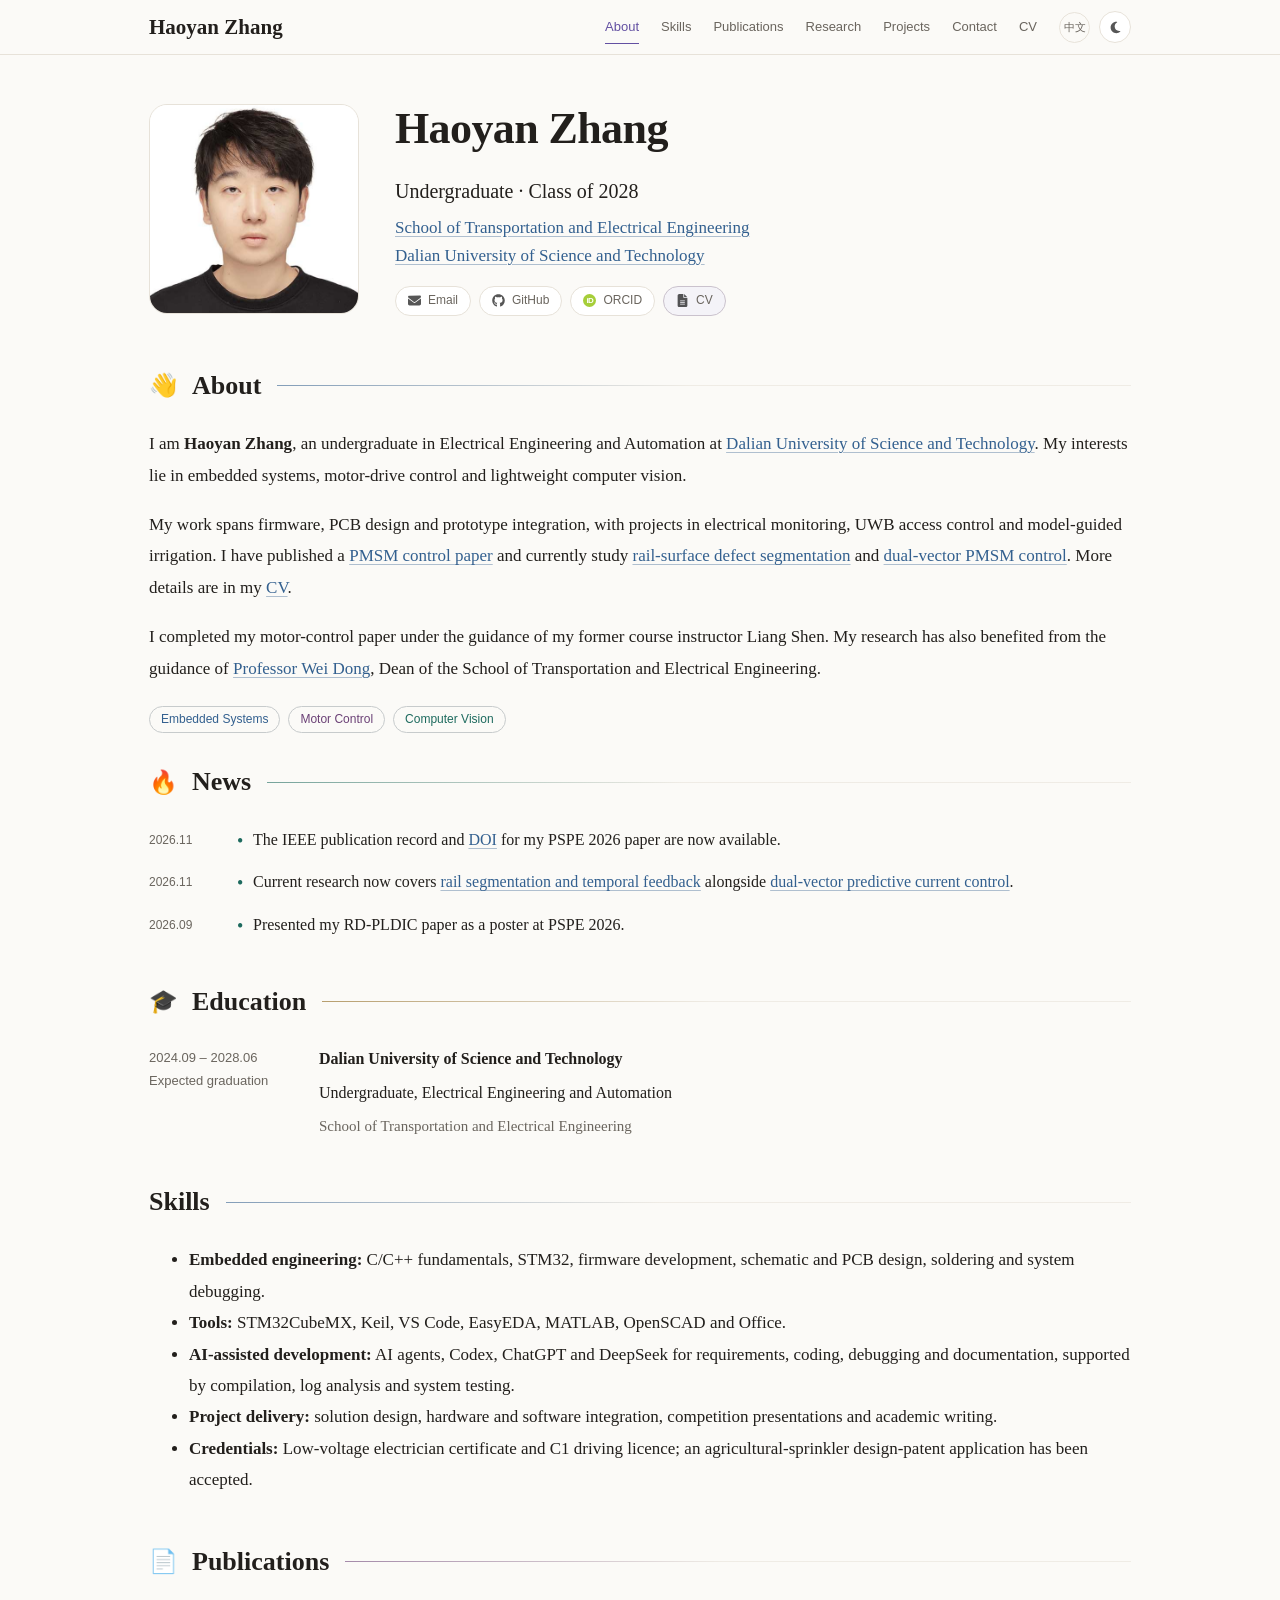
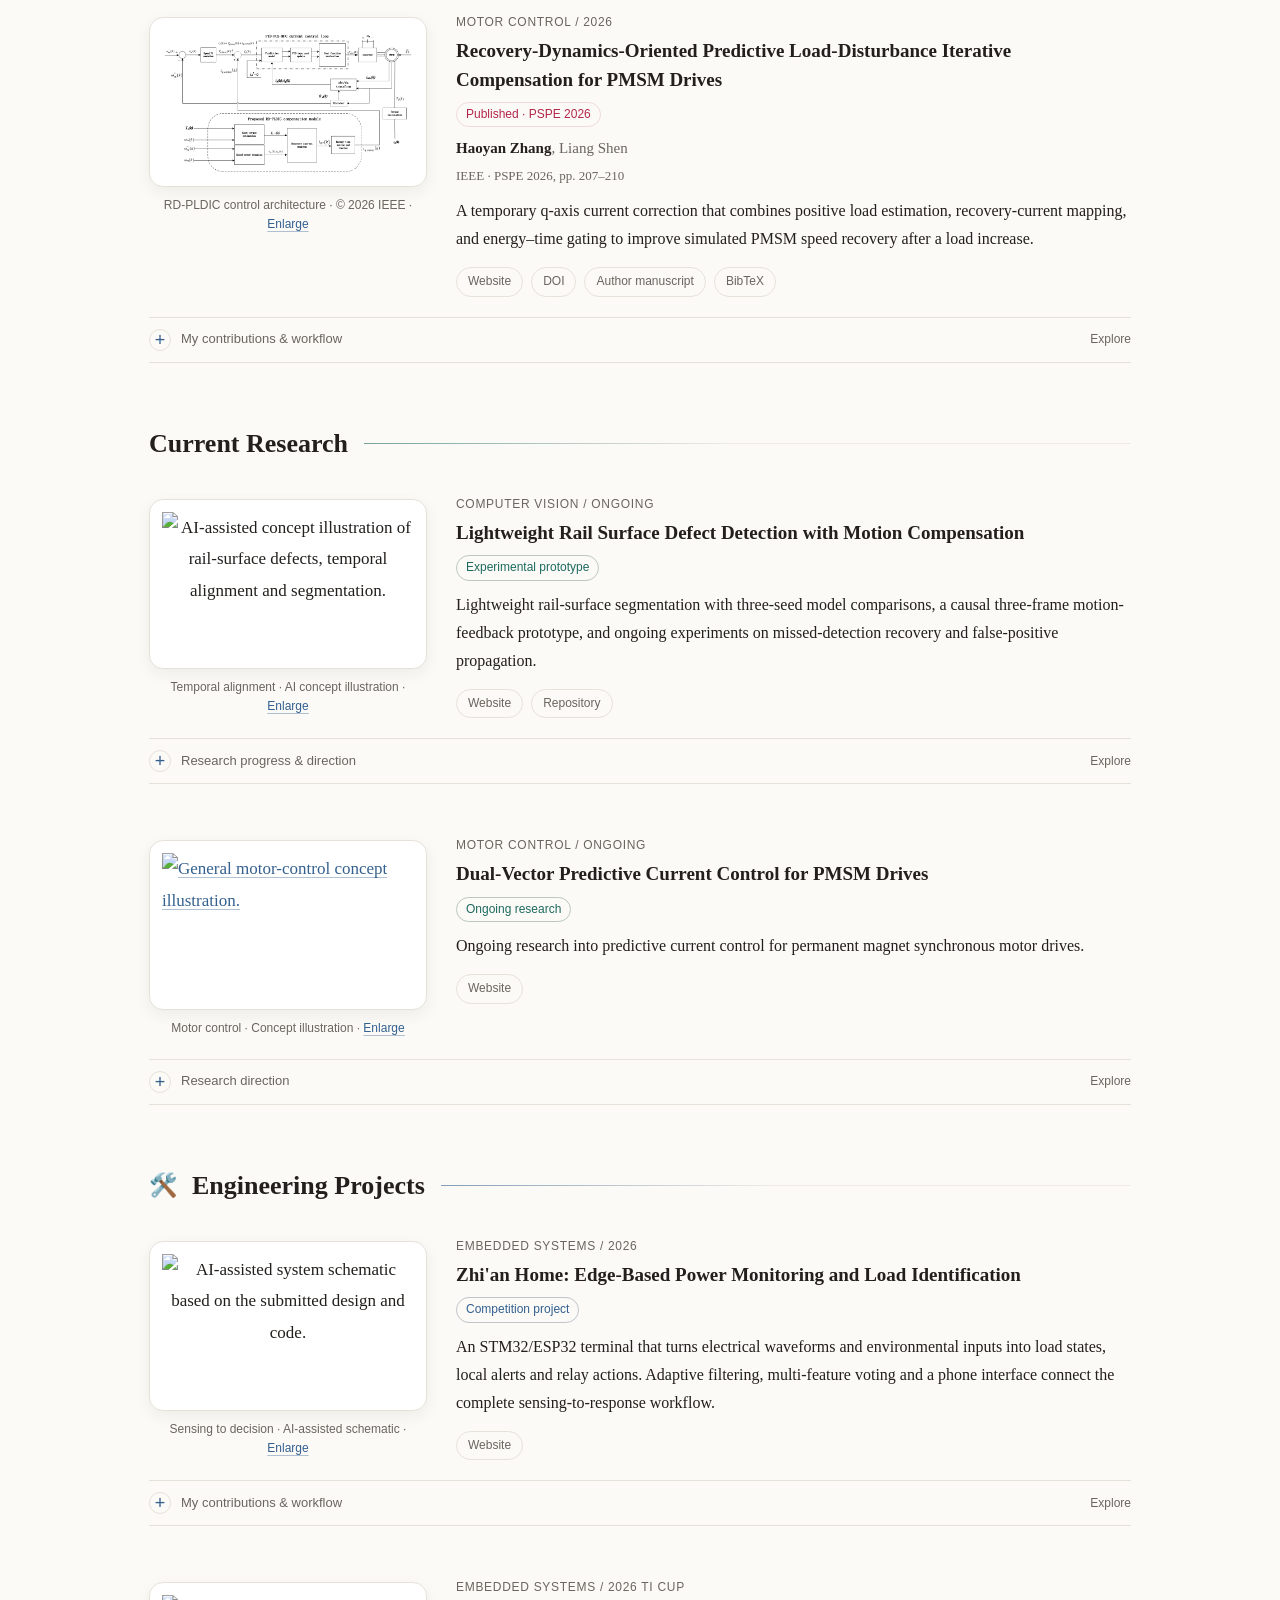
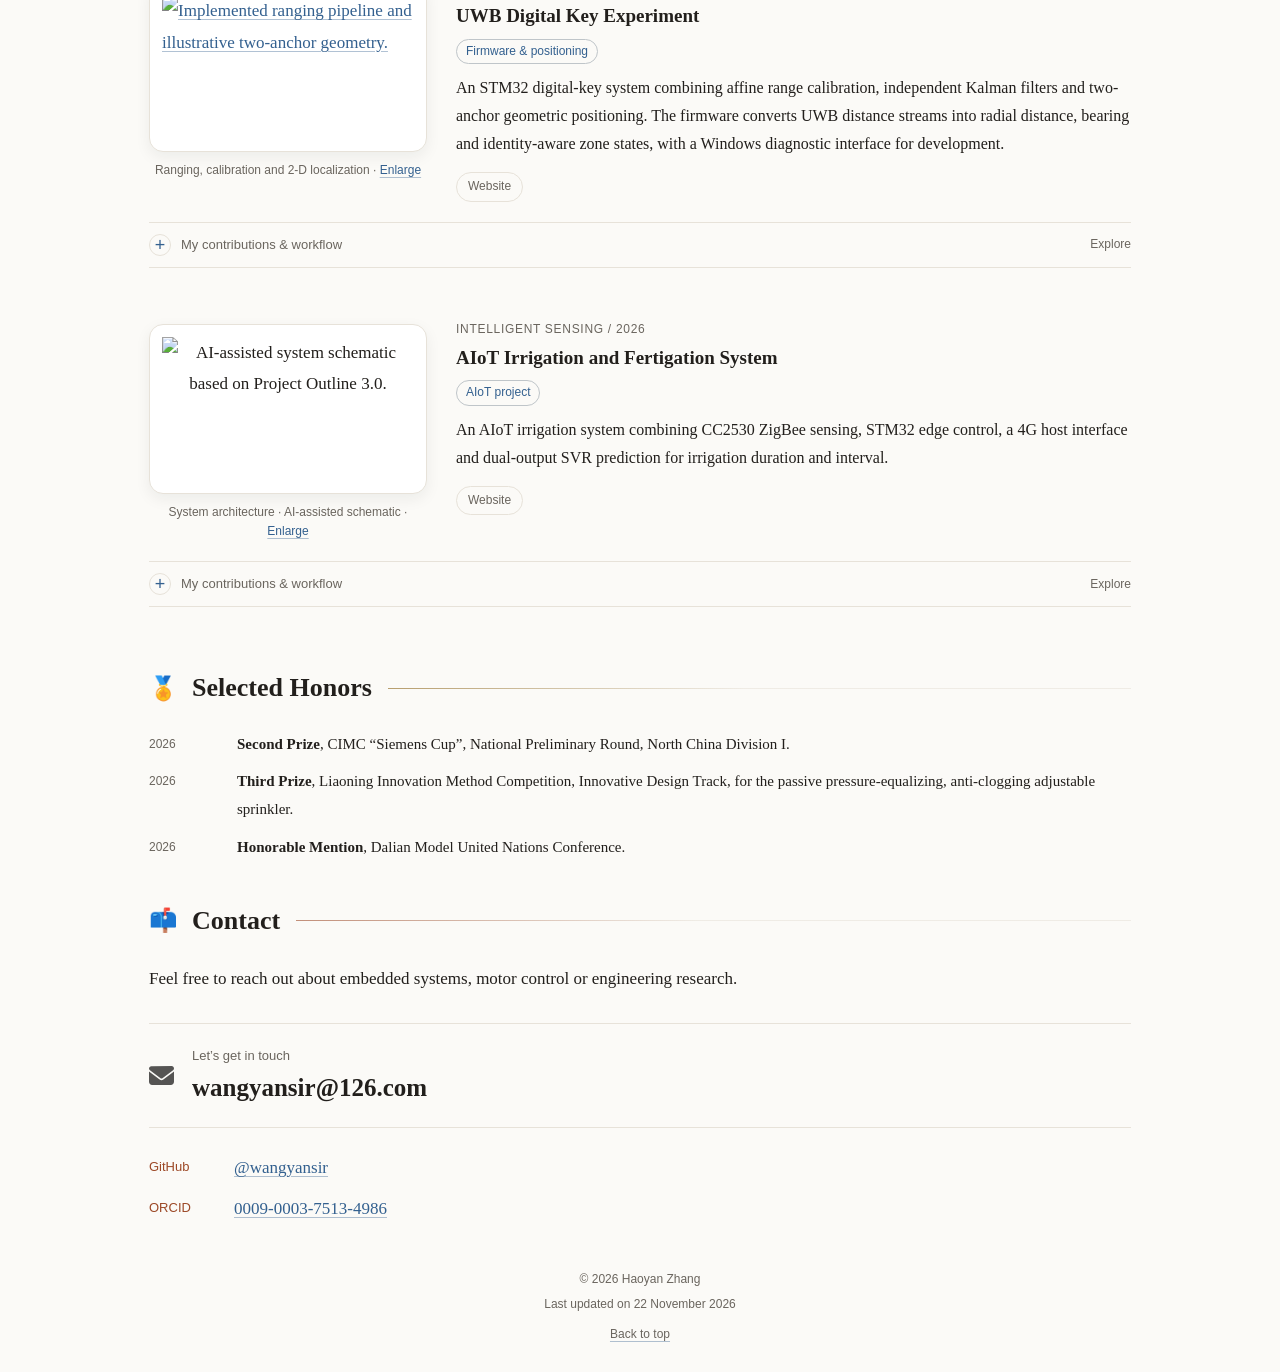
==== index.html @ 72166f1d "Publish academic homepage and verified research updates" ====
<!doctype html><html lang="en"><head>
<meta charset="utf-8"><meta name="viewport" content="width=device-width,initial-scale=1"><title>Haoyan Zhang · Academic Homepage</title>
<meta name="description" content="Haoyan Zhang: electrical engineering, motor control, embedded systems and computer vision. Research, publications and engineering projects."><meta name="author" content="Haoyan Zhang"><meta property="og:type" content="website"><meta property="og:title" content="Haoyan Zhang · Academic Homepage"><meta property="og:description" content="Haoyan Zhang: electrical engineering, motor control, embedded systems and computer vision. Research, publications and engineering projects."><meta property="og:image" content="https://wangyansir.github.io/assets/portrait.jpg">
<link rel="canonical" href="https://wangyansir.github.io/index.html"><link rel="alternate" hreflang="zh-CN" href="https://wangyansir.github.io/zh.html"><link rel="icon" href="assets/favicon.svg" type="image/svg+xml">
<script>try{const s=localStorage.getItem('haoyan-theme');document.documentElement.dataset.theme=s||(matchMedia('(prefers-color-scheme:dark)').matches?'dark':'light')}catch{document.documentElement.dataset.theme='light'}</script>
<link rel="stylesheet" href="assets/katex.min.css"><link rel="stylesheet" href="style.css?v=6"><script src="main.js?v=5" defer></script></head>
<body class="homepage"><a class="skip-link" href="#main">Skip to content</a><header class="topbar"><div class="topbar-inner"><a class="topbar-brand" href="#top">Haoyan Zhang</a><nav class="topbar-nav" aria-label="Main navigation"><a href="#about">About</a><a href="#skills">Skills</a><a href="#publications">Publications</a><a href="#research">Research</a><a href="#projects">Projects</a><a href="#contact">Contact</a><a href="assets/haoyan-zhang-cv.pdf" target="_blank" rel="noopener">CV</a></nav><div class="controls"><a class="language-switch" href="zh.html" lang="zh-CN" hreflang="zh-CN" aria-label="Switch to Chinese">中文</a><button class="theme-toggle" data-theme-toggle type="button" aria-label="Switch color theme" title="Switch color theme"><img class="icon" src="assets/icons/sun.svg" alt="" aria-hidden="true" width="13" height="13"><span class="moon-icon"><img class="icon" src="assets/icons/moon.svg" alt="" aria-hidden="true" width="13" height="13"></span></button></div></div></header>
<main class="page" id="main"><section class="hero" id="top" aria-labelledby="name"><a class="portrait-link" href="assets/portrait.jpg" target="_blank" rel="noopener" aria-label="View full portrait"><img class="portrait" src="assets/portrait.jpg" width="210" height="210" alt="Portrait of Haoyan Zhang" fetchpriority="high"></a><div class="hero-copy"><h1 id="name">Haoyan Zhang</h1><p class="role">Undergraduate · Class of 2028</p><p class="affiliation"><a href="https://sub2.dlust.edu.cn/dqgc/" target="_blank" rel="noopener">School of Transportation and Electrical Engineering</a><br><a href="https://www.dlust.edu.cn/" target="_blank" rel="noopener">Dalian University of Science and Technology</a></p></div><div class="social-links" aria-label="Profile links"><a class="pill" href="mailto:wangyansir@126.com"><img class="icon" src="assets/icons/envelope.svg" alt="" aria-hidden="true" width="13" height="13">Email</a><a class="pill" href="https://github.com/wangyansir" target="_blank" rel="noopener"><img class="icon" src="assets/icons/github.svg" alt="" aria-hidden="true" width="13" height="13">GitHub</a><a class="pill" href="https://orcid.org/0009-0003-7513-4986" target="_blank" rel="noopener"><span class="orcid-mark" aria-hidden="true">iD</span>ORCID</a><a class="pill cv-pill" href="assets/haoyan-zhang-cv.pdf" target="_blank" rel="noopener"><img class="icon" src="assets/icons/file-lines.svg" alt="" aria-hidden="true" width="13" height="13">CV</a></div></section>
<section class="section" id="about"><h2 class="section-title blue"><span aria-hidden="true">👋</span>About</h2><p>I am <strong>Haoyan Zhang</strong>, an undergraduate in Electrical Engineering and Automation at <a href="https://www.dlust.edu.cn/" target="_blank" rel="noopener">Dalian University of Science and Technology</a>. My interests lie in embedded systems, motor-drive control and lightweight computer vision.</p><p>My work spans firmware, PCB design and prototype integration, with projects in electrical monitoring, UWB access control and model-guided irrigation. I have published a <a href="publications/rd-pldic.html">PMSM control paper</a> and currently study <a href="research/rail-inspection.html">rail-surface defect segmentation</a> and <a href="research/dual-vector-control.html">dual-vector PMSM control</a>. More details are in my <a href="assets/haoyan-zhang-cv.pdf" target="_blank" rel="noopener">CV</a>.</p><p>I completed my motor-control paper under the guidance of my former course instructor Liang Shen. My research has also benefited from the guidance of <a href="https://sub2.dlust.edu.cn/dqgc/channel-161.html" target="_blank" rel="noopener">Professor Wei Dong</a>, Dean of the School of Transportation and Electrical Engineering.</p><ul class="interest-tags" aria-label="Research interests"><li>Embedded Systems</li><li>Motor Control</li><li>Computer Vision</li></ul></section>
<section class="section" id="news"><h2 class="section-title teal"><span aria-hidden="true">🔥</span>News</h2><ul class="news-list"><li><time>2026.11</time><div>The IEEE publication record and <a href="https://doi.org/10.1109/PSPE71359.2026.11780839" target="_blank" rel="noopener">DOI</a> for my PSPE 2026 paper are now available.</div></li><li><time>2026.11</time><div>Current research now covers <a href="research/rail-inspection.html">rail segmentation and temporal feedback</a> alongside <a href="research/dual-vector-control.html">dual-vector predictive current control</a>.</div></li><li><time>2026.09</time><div>Presented my RD-PLDIC paper as a poster at PSPE 2026.</div></li></ul></section>
<section class="section" id="education"><h2 class="section-title gold"><span aria-hidden="true">🎓</span>Education</h2><div class="dated-entry"><p class="entry-date">2024.09 – 2028.06<br><span>Expected graduation</span></p><div><p><strong>Dalian University of Science and Technology</strong></p><p>Undergraduate, Electrical Engineering and Automation</p><p class="muted small">School of Transportation and Electrical Engineering</p></div></div></section>
<section class="section" id="skills"><h2 class="section-title blue">Skills</h2><ul class="skills-list"><li><strong>Embedded engineering:</strong> C/C++ fundamentals, STM32, firmware development, schematic and PCB design, soldering and system debugging.</li><li><strong>Tools:</strong> STM32CubeMX, Keil, VS Code, EasyEDA, MATLAB, OpenSCAD and Office.</li><li><strong>AI-assisted development:</strong> AI agents, Codex, ChatGPT and DeepSeek for requirements, coding, debugging and documentation, supported by compilation, log analysis and system testing.</li><li><strong>Project delivery:</strong> solution design, hardware and software integration, competition presentations and academic writing.</li><li><strong>Credentials:</strong> Low-voltage electrician certificate and C1 driving licence; an agricultural-sprinkler design-patent application has been accepted.</li></ul></section>
<section class="section" id="publications"><h2 class="section-title plum"><span aria-hidden="true">📄</span>Publications</h2><article class="work-entry" id="work-rd-pldic"><div class="work-row"><figure class="work-media"><button class="visual-toggle" type="button" aria-pressed="false" aria-label="Toggle overview and method for Recovery-Dynamics-Oriented Predictive Load-Disturbance Iterative Compensation for PMSM Drives" data-visual-toggle data-caption-overview="RD-PLDIC control architecture · © 2026 IEEE" data-caption-method="Simulated speed recovery · © 2026 IEEE"><img class="visual-overview" src="assets/rd-pldic-control.png" alt="RD-PLDIC control architecture: predictive current control with load estimation, recovery-current mapping and energy–time gating. © 2026 IEEE." width="278" height="190" loading="lazy"><img class="visual-method" src="assets/rd-pldic-speed.png" alt="" aria-hidden="true" width="278" height="190" loading="lazy"><span class="visual-hint" aria-hidden="true">Explore method</span></button><figcaption class="image-caption"><span data-visual-caption aria-live="polite">RD-PLDIC control architecture · © 2026 IEEE</span> · <a href="assets/rd-pldic-control.png" target="_blank" rel="noopener">Enlarge</a></figcaption></figure><div class="work-copy"><p class="entry-kicker">Motor control / 2026</p><h3>Recovery-Dynamics-Oriented Predictive Load-Disturbance Iterative Compensation for PMSM Drives</h3><p class="venue"><span class="badge publication">Published · PSPE 2026</span></p><p class="authors"><strong>Haoyan Zhang</strong>, Liang Shen</p><p class="work-note">IEEE · PSPE 2026, pp. 207–210</p><p class="work-description">A temporary q-axis current correction that combines positive load estimation, recovery-current mapping, and energy–time gating to improve simulated PMSM speed recovery after a load increase.</p><div class="resource-links"><a class="pill" href="publications/rd-pldic.html">Website</a><a class="pill" href="https://doi.org/10.1109/PSPE71359.2026.11780839" target="_blank" rel="noopener">DOI</a><a class="pill" href="assets/rd-pldic-author-manuscript.pdf" target="_blank" rel="noopener">Author manuscript</a><a class="pill" href="files/rd-pldic.bib" download>BibTeX</a></div></div></div><details class="contribution"><summary><span class="expand-icon" aria-hidden="true">+</span><span>My contributions & workflow</span><span class="expand-label" data-open-label="Close" data-closed-label="Explore">Explore</span></summary><div class="contribution-body"><p class="contribution-role">First author · Modeling, simulation and manuscript</p><ul><li>Developed a temporary q-axis current correction combining positive load estimation, recovery-current mapping and energy–time gating.</li><li>Built the numerical PMSM-drive comparisons and analyzed speed recovery, accumulated error and persistent compensation.</li><li>Prepared and revised the English manuscript and presented the work as a poster at PSPE 2026.</li></ul><ol class="workflow" aria-label="Method workflow"><li>Estimate load</li><li>Map recovery current</li><li>Gate compensation</li><li>Evaluate recovery</li></ol><p class="scope-note">Results summarize simulated positive load increases under the reported conditions.</p></div></details></article></section>
<section class="section" id="research"><h2 class="section-title teal">Current Research</h2><article class="work-entry" id="work-rail-inspection"><div class="work-row"><figure class="work-media"><button class="visual-toggle visual-art" type="button" aria-pressed="false" aria-label="Toggle overview and method for Lightweight Rail Surface Defect Detection with Motion Compensation" data-visual-toggle data-caption-overview="Temporal alignment · AI concept illustration" data-caption-method="Research pathway · LevinJustus"><img class="visual-overview" src="assets/rail-inspection-concept.jpg" alt="AI-assisted concept illustration of rail-surface defects, temporal alignment and segmentation." width="278" height="190" loading="lazy"><img class="visual-method" src="assets/rail-reference-method.svg" alt="" aria-hidden="true" width="278" height="190" loading="lazy"><span class="visual-hint" aria-hidden="true">Explore method</span></button><figcaption class="image-caption"><span data-visual-caption aria-live="polite">Temporal alignment · AI concept illustration</span> · <a href="assets/rail-inspection-concept.jpg" target="_blank" rel="noopener">Enlarge</a></figcaption></figure><div class="work-copy"><p class="entry-kicker">Computer vision / Ongoing</p><h3>Lightweight Rail Surface Defect Detection with Motion Compensation</h3><p class="venue"><span class="badge ongoing">Experimental prototype</span></p><p class="work-description">Lightweight rail-surface segmentation with three-seed model comparisons, a causal three-frame motion-feedback prototype, and ongoing experiments on missed-detection recovery and false-positive propagation.</p><div class="resource-links"><a class="pill" href="research/rail-inspection.html">Website</a><a class="pill" href="https://github.com/LevinJustus/rail-surface-motion-research" target="_blank" rel="noopener">Repository</a></div></div></div><details class="contribution"><summary><span class="expand-icon" aria-hidden="true">+</span><span>Research progress & direction</span><span class="expand-label" data-open-label="Close" data-closed-label="Explore">Explore</span></summary><div class="contribution-body"><p class="contribution-role">Collaborative research · Project repository v0.6.0</p><ul><li>The project repository reports three-seed U-Net and DeepLabv3+ baselines on 1,396 training and 400 validation images.</li><li>A causal three-frame prototype combines motion alignment with historical defect evidence.</li><li>Current experiments examine missed-detection recovery and false-positive propagation in temporal feedback.</li></ul><ol class="workflow" aria-label="Method workflow"><li>Train & validate</li><li>Align observations</li><li>Reuse temporal evidence</li><li>Check false positives</li></ol><p class="scope-note">Reported scores are validation results. Continuous rail video, independent testing and deployment are next steps.</p></div></details></article>
<article class="work-entry" id="work-dual-vector-control"><div class="work-row"><figure class="work-media"><a class="visual-toggle figure-link" href="assets/motor-control-overview.png" target="_blank" rel="noopener" aria-label="Open full-size figure for Dual-Vector Predictive Current Control for PMSM Drives"><img class="visual-overview" src="assets/motor-control-overview.png" alt="General motor-control concept illustration." width="278" height="190" loading="lazy"><span class="visual-hint" aria-hidden="true">View figure</span></a><figcaption class="image-caption"><span data-visual-caption aria-live="polite">Motor control · Concept illustration</span> · <a href="assets/motor-control-overview.png" target="_blank" rel="noopener">Enlarge</a></figcaption></figure><div class="work-copy"><p class="entry-kicker">Motor control / Ongoing</p><h3>Dual-Vector Predictive Current Control for PMSM Drives</h3><p class="venue"><span class="badge ongoing">Ongoing research</span></p><p class="work-description">Ongoing research into predictive current control for permanent magnet synchronous motor drives.</p><div class="resource-links"><a class="pill" href="research/dual-vector-control.html">Website</a></div></div></div><details class="contribution"><summary><span class="expand-icon" aria-hidden="true">+</span><span>Research direction</span><span class="expand-label" data-open-label="Close" data-closed-label="Explore">Explore</span></summary><div class="contribution-body"><p class="contribution-role">Predictive current control</p><ul><li>Studying predictive current control for permanent magnet synchronous motor drives.</li></ul><ol class="workflow" aria-label="Method workflow"><li>Motor control</li><li>Predictive control</li></ol><p class="scope-note">Ongoing research in motor-drive control.</p></div></details></article></section>
<section class="section" id="projects"><h2 class="section-title blue"><span aria-hidden="true">🛠️</span>Engineering Projects</h2><article class="work-entry" id="work-smart-home"><div class="work-row"><figure class="work-media"><button class="visual-toggle" type="button" aria-pressed="false" aria-label="Toggle overview and method for Zhi'an Home: Edge-Based Power Monitoring and Load Identification" data-visual-toggle data-caption-overview="Sensing to decision · AI-assisted schematic" data-caption-method="Local sensing and protection architecture"><img class="visual-overview" src="assets/smart-home-research-graphic.png" alt="AI-assisted system schematic based on the submitted design and code." width="278" height="190" loading="lazy"><img class="visual-method" src="assets/smart-home-system.svg" alt="" aria-hidden="true" width="278" height="190" loading="lazy"><span class="visual-hint" aria-hidden="true">Explore method</span></button><figcaption class="image-caption"><span data-visual-caption aria-live="polite">Sensing to decision · AI-assisted schematic</span> · <a href="assets/smart-home-research-graphic.png" target="_blank" rel="noopener">Enlarge</a></figcaption></figure><div class="work-copy"><p class="entry-kicker">Embedded systems / 2026</p><h3>Zhi'an Home: Edge-Based Power Monitoring and Load Identification</h3><p class="venue"><span class="badge engineering">Competition project</span></p><p class="work-description">An STM32/ESP32 terminal that turns electrical waveforms and environmental inputs into load states, local alerts and relay actions. Adaptive filtering, multi-feature voting and a phone interface connect the complete sensing-to-response workflow.</p><div class="resource-links"><a class="pill" href="projects/smart-home.html">Website</a></div></div></div><details class="contribution"><summary><span class="expand-icon" aria-hidden="true">+</span><span>My contributions & workflow</span><span class="expand-label" data-open-label="Close" data-closed-label="Explore">Explore</span></summary><div class="contribution-body"><p class="contribution-role">Firmware, hardware and prototype integration</p><ul><li>Independently developed the STM32 firmware, designed the schematics and PCB, soldered and integrated the system.</li><li>Connected measurement filtering and time–frequency features to load-state recognition and local anomaly handling.</li><li>Integrated local controls and the ESP32-linked app, and modeled the enclosure in OpenSCAD.</li></ul><ol class="workflow" aria-label="Method workflow"><li>Acquire signals</li><li>Extract features</li><li>Identify & protect</li><li>Report status</li></ol><p class="scope-note">The project received Second Prize in the CIMC Siemens Cup national preliminary, North China Division I.</p></div></details></article>
<article class="work-entry" id="work-uwb-key"><div class="work-row"><figure class="work-media"><a class="visual-toggle figure-link" href="assets/uwb-localization-pipeline.svg" target="_blank" rel="noopener" aria-label="Open full-size figure for UWB Digital Key Experiment"><img class="visual-overview" src="assets/uwb-localization-pipeline.svg" alt="Implemented ranging pipeline and illustrative two-anchor geometry." width="278" height="190" loading="lazy"><span class="visual-hint" aria-hidden="true">View figure</span></a><figcaption class="image-caption"><span data-visual-caption aria-live="polite">Ranging, calibration and 2-D localization</span> · <a href="assets/uwb-localization-pipeline.svg" target="_blank" rel="noopener">Enlarge</a></figcaption></figure><div class="work-copy"><p class="entry-kicker">Embedded systems / 2026 TI Cup</p><h3>UWB Digital Key Experiment</h3><p class="venue"><span class="badge engineering">Firmware & positioning</span></p><p class="work-description">An STM32 digital-key system combining affine range calibration, independent Kalman filters and two-anchor geometric positioning. The firmware converts UWB distance streams into radial distance, bearing and identity-aware zone states, with a Windows diagnostic interface for development.</p><div class="resource-links"><a class="pill" href="projects/uwb-key.html">Website</a></div></div></div><details class="contribution"><summary><span class="expand-icon" aria-hidden="true">+</span><span>My contributions & workflow</span><span class="expand-label" data-open-label="Close" data-closed-label="Explore">Explore</span></summary><div class="contribution-body"><p class="contribution-role">Hardware, firmware and companion-app integration</p><ul><li>Implemented linear range calibration and independent Kalman filters for the two anchors.</li><li>Combined two-circle localization with three-zone access decisions, abnormal-data checks and lockout logic.</li><li>Developed and debugged the hardware and firmware; developed the Windows application with ChatGPT.</li></ul><ol class="workflow" aria-label="Method workflow"><li>Calibrate ranges</li><li>Filter each anchor</li><li>Solve 2-D position</li><li>Check ID & zone</li></ol><p class="scope-note">The detail page explains the source-verified signal chain, calibration model and positioning geometry.</p></div></details></article>
<article class="work-entry" id="work-aiot-fertigation"><div class="work-row"><figure class="work-media"><button class="visual-toggle" type="button" aria-pressed="false" aria-label="Toggle overview and method for AIoT Irrigation and Fertigation System" data-visual-toggle data-caption-overview="System architecture · AI-assisted schematic" data-caption-method="Prediction-to-control workflow"><img class="visual-overview" src="assets/fertigation-research-graphic.png" alt="AI-assisted system schematic based on Project Outline 3.0." width="278" height="190" loading="lazy"><img class="visual-method" src="assets/aiot-system-architecture.svg" alt="" aria-hidden="true" width="278" height="190" loading="lazy"><span class="visual-hint" aria-hidden="true">Explore method</span></button><figcaption class="image-caption"><span data-visual-caption aria-live="polite">System architecture · AI-assisted schematic</span> · <a href="assets/fertigation-research-graphic.png" target="_blank" rel="noopener">Enlarge</a></figcaption></figure><div class="work-copy"><p class="entry-kicker">Intelligent sensing / 2026</p><h3>AIoT Irrigation and Fertigation System</h3><p class="venue"><span class="badge engineering">AIoT project</span></p><p class="work-description">An AIoT irrigation system combining CC2530 ZigBee sensing, STM32 edge control, a 4G host interface and dual-output SVR prediction for irrigation duration and interval.</p><div class="resource-links"><a class="pill" href="projects/aiot-fertigation.html">Website</a></div></div></div><details class="contribution"><summary><span class="expand-icon" aria-hidden="true">+</span><span>My contributions & workflow</span><span class="expand-label" data-open-label="Close" data-closed-label="Explore">Explore</span></summary><div class="contribution-body"><p class="contribution-role">System design and prediction-to-control software</p><ul><li>Designed a sensor-to-edge control chain using STM32, ZigBee and 4G-DTU communication.</li><li>Built a dual-output SVR software prototype to predict watering duration and interval, then map them to execution levels.</li><li>Checked the prototype decision logic using 2,160 compatible simulated samples.</li></ul><ol class="workflow" aria-label="Method workflow"><li>Collect inputs</li><li>Predict with SVR</li><li>Map control levels</li><li>Execute at edge</li></ol><p class="scope-note">The related sprinkler design received a provincial award and its design-patent application was accepted.</p></div></details></article></section>
<section class="section" id="honors"><h2 class="section-title gold"><span aria-hidden="true">🏅</span>Selected Honors</h2><ul class="honors-list"><li><span>2026</span><div><strong>Second Prize</strong>, CIMC “Siemens Cup”, National Preliminary Round, North China Division I.</div></li><li><span>2026</span><div><strong>Third Prize</strong>, Liaoning Innovation Method Competition, Innovative Design Track, for the passive pressure-equalizing, anti-clogging adjustable sprinkler.</div></li><li><span>2026</span><div><strong>Honorable Mention</strong>, Dalian Model United Nations Conference.</div></li></ul></section>
<section class="section" id="contact"><h2 class="section-title rust"><span aria-hidden="true">📫</span>Contact</h2><p>Feel free to reach out about embedded systems, motor control or engineering research.</p><a class="email-contact" href="mailto:wangyansir@126.com"><img class="icon" src="assets/icons/envelope.svg" alt="" aria-hidden="true" width="13" height="13"><span><small>Let’s get in touch</small><strong>wangyansir@126.com</strong></span></a><dl class="contact-list"><dt>GitHub</dt><dd><a href="https://github.com/wangyansir" target="_blank" rel="noopener">@wangyansir</a></dd><dt>ORCID</dt><dd><a href="https://orcid.org/0009-0003-7513-4986" target="_blank" rel="noopener">0009-0003-7513-4986</a></dd></dl></section></main>
<footer class="site-footer page"><p>© 2026 Haoyan Zhang</p><p>Last updated on 22 November 2026</p><a href="#top">Back to top</a></footer></body></html>
---- style.css ----
:root{
color-scheme:light;--bg:#fbfaf7;--ink:#221f1c;--muted:#6a655e;--line:#e7e2d9;--blue:#33608f;--teal:#1d6a5e;--gold:#8a6113;--rust:#9c4826;--plum:#6b4176;--accent:#6350a2;--pill:#fff;--header:rgba(251,250,247,.95);--serif:Charter,'Iowan Old Style','Source Serif 4','Source Serif Pro',Cambria,Georgia,'Times New Roman',serif;--sans:-apple-system,BlinkMacSystemFont,'Segoe UI',Arial,'Microsoft YaHei',sans-serif}
:root[data-theme=dark]{color-scheme:dark;--bg:#15171b;--ink:#e7e3dc;--muted:#aaa49b;--line:#2b2f36;--blue:#8fb5de;--teal:#87b9ad;--gold:#d3b777;--rust:#d8a18b;--plum:#c0a1cd;--accent:#c0b1ef;--pill:#202329;--header:rgba(21,23,27,.95)}
*{box-sizing:border-box}html{scroll-behavior:smooth;scroll-padding-top:76px}body{margin:0;background:var(--bg);color:var(--ink);font:18px/1.72 var(--serif);-webkit-font-smoothing:antialiased}a{color:var(--blue);text-decoration:underline;text-decoration-color:color-mix(in srgb,var(--blue) 38%,transparent);text-underline-offset:3px;transition:color .18s,border-color .18s,background .18s}a:hover{color:var(--accent);text-decoration-color:currentColor}button{font:inherit;color:inherit;cursor:pointer}img{display:block;max-width:100%}figure{margin:0}p{margin:0 0 18px}a:focus-visible,button:focus-visible,.table-scroll:focus-visible{outline:2px solid var(--accent);outline-offset:4px}.skip-link{position:fixed;z-index:30;left:16px;top:-80px;padding:8px 18px;background:var(--ink);color:var(--bg);font:14px/1.5 var(--sans)}.skip-link:focus{top:10px}.page{max-width:900px;padding-inline:32px;margin-inline:auto}.muted{color:var(--muted)}.small{font-size:15px}
.topbar{position:sticky;top:0;z-index:20;background:var(--header);border-bottom:1px solid var(--line);backdrop-filter:blur(12px)}.topbar::before{content:'';position:absolute;top:0;left:0;right:0;height:3px;background:linear-gradient(90deg,#33608f,#6b4176,#9c4826)}.topbar-inner{max-width:900px;padding:0 32px;margin:auto;min-height:54px;display:flex;align-items:center;gap:22px}.topbar-brand{font-weight:700;font-size:18px;color:var(--ink);text-decoration:none;white-space:nowrap;margin-right:auto}.topbar-nav{display:flex;align-items:center;gap:20px;font:13px/1.6 var(--sans)}.topbar-nav a{color:var(--muted);text-decoration:none;white-space:nowrap;padding:16px 0;position:relative}.topbar-nav a::after{content:'';position:absolute;height:1px;left:0;right:0;bottom:9px;background:currentColor;transform:scaleX(0);transition:transform .18s}.topbar-nav a:hover,.topbar-nav a[aria-current]{color:var(--accent)}.topbar-nav a:hover::after,.topbar-nav a[aria-current]::after{transform:scaleX(1)}.controls{display:flex;align-items:center;gap:9px;flex-shrink:0}.language-switch{display:inline-flex;align-items:center;justify-content:center;min-width:31px;height:31px;border:1px solid var(--line);border-radius:50%;color:var(--muted);text-decoration:none;font:11px/1 var(--sans);white-space:nowrap}.language-switch:hover{border-color:var(--accent);color:var(--accent)}.theme-toggle{width:32px;height:32px;padding:8px;border:1px solid var(--line);border-radius:50%;background:var(--pill);display:flex;align-items:center;justify-content:center}.theme-toggle:hover{border-color:var(--gold)}.icon{display:inline-block;width:13px;height:13px;opacity:.66;flex-shrink:0}[data-theme=dark] .icon{filter:invert(1)}.theme-toggle>.icon{display:block}.moon-icon{display:none}[data-theme=dark] .theme-toggle>.icon{display:none}[data-theme=dark] .moon-icon{display:flex}
.homepage{background-image:radial-gradient(ellipse 650px 230px at 15% 70px,rgba(51,96,143,.045),transparent),radial-gradient(ellipse 600px 220px at 85% 70px,rgba(29,106,94,.035),transparent)}.hero{display:flex;align-items:center;gap:30px;padding:44px 0 30px}.portrait-link{flex-shrink:0;border-radius:18px;display:block}.portrait{width:200px;height:200px;object-fit:cover;object-position:50% 35%;border-radius:18px;border:1px solid var(--line);box-shadow:0 7px 22px rgba(25,25,25,.09)}.hero-copy{min-width:0}h1{font-size:38px;line-height:1.3;font-weight:700;margin:0 0 15px;letter-spacing:-.5px}.role,.affiliation{font-size:17px;line-height:1.6;margin:0 0 7px}.hero-focus{font:13px/1.6 var(--sans);color:var(--muted);margin:12px 0 0}.social-links{display:flex;flex-wrap:wrap;align-items:center;gap:8px;margin-top:22px}.pill{display:inline-flex;align-items:center;justify-content:center;gap:7px;border:1px solid var(--line);border-radius:20px;background:var(--pill);color:var(--muted);padding:4px 12px;font:12px/1.65 var(--sans);text-decoration:none;white-space:nowrap}.pill:hover{color:var(--accent);border-color:var(--accent);text-decoration:none}.cv-pill{background:color-mix(in srgb,var(--accent) 7%,var(--pill));border-color:color-mix(in srgb,var(--accent) 22%,var(--line))}.orcid-mark{width:13px;height:13px;border-radius:50%;background:#a6ce39;color:#fff;font:700 8px/13px Arial,sans-serif;text-align:center;letter-spacing:-.5px}
.section{padding:26px 0 4px;scroll-margin-top:20px}.section>p{text-align:justify;hyphens:auto}.section-title{display:flex;gap:10px;align-items:center;color:var(--ink);font:700 21px/1.4 var(--serif);margin:0 0 18px}.section-title>span{font-size:19px;line-height:1}.section-title::after{content:'';flex:1;height:1px;margin-left:2px;background:linear-gradient(90deg,var(--section-accent),var(--line) 48%);opacity:.6}.blue{--section-accent:var(--blue)}.teal{--section-accent:var(--teal)}.gold{--section-accent:var(--gold)}.plum{--section-accent:var(--plum)}.rust{--section-accent:var(--rust)}.interest-tags{padding:0;margin:20px 0 0;list-style:none;display:flex;flex-wrap:wrap;gap:8px}.interest-tags li{border:1px solid color-mix(in srgb,var(--blue) 18%,var(--line));border-radius:20px;background:color-mix(in srgb,var(--blue) 8%,var(--bg));color:var(--blue);padding:3px 11px;font:12px/1.6 var(--sans)}.interest-tags li:nth-child(2){color:var(--plum);background:color-mix(in srgb,var(--plum) 8%,var(--bg))}.interest-tags li:nth-child(3){color:var(--teal);background:color-mix(in srgb,var(--teal) 8%,var(--bg))}.news-list,.honors-list{padding:0;margin:0;list-style:none}.news-list li{display:grid;grid-template-columns:70px 1fr;gap:18px;position:relative;padding:0 0 13px}.news-list time{font:12px/1.8 var(--sans);color:var(--muted);padding-top:5px}.news-list li>div{position:relative;padding-left:16px;font-size:16px}.news-list li>div::before{content:'•';position:absolute;left:0;color:var(--teal);font-size:18px}.dated-entry{display:grid;grid-template-columns:150px 1fr;gap:20px;margin-bottom:7px;font-size:16px}.dated-entry p{margin:0 0 5px}.entry-date{font:13px/1.8 var(--sans);color:var(--muted);padding-top:2px}
.work-entry{display:grid;grid-template-columns:250px minmax(0,1fr);gap:26px;align-items:center;padding:14px 0}.teaser{width:250px;height:150px;border:1px solid var(--line);border-radius:10px;background:#fff;padding:18px 10px;position:relative;overflow:hidden}.teaser img{width:100%;height:100%;object-fit:contain;background:#fff}.teaser .teaser-alternate{position:absolute;inset:18px 10px;width:calc(100% - 20px);height:calc(100% - 36px);opacity:0;transition:opacity .3s ease}@media(hover:hover) and (pointer:fine){.teaser.has-hover:hover .teaser-alternate{opacity:1}}.work-copy{min-width:0}.work-copy h3{font:700 17px/1.45 var(--serif);margin:0 0 9px}.work-copy p{margin:0 0 8px}.venue{display:flex;flex-wrap:wrap;gap:7px;align-items:center;font:15px/1.6 var(--serif);color:var(--muted)}.badge{display:inline-block;font:11px/1.6 var(--sans);border-radius:20px;padding:2px 9px;border:1px solid transparent}.badge.publication{color:#b32749;background:#b3274912;border-color:#b3274926}.badge.accepted{color:var(--plum);background:color-mix(in srgb,var(--plum) 9%,var(--bg));border-color:color-mix(in srgb,var(--plum) 18%,var(--line))}.badge.ongoing{color:var(--teal);background:color-mix(in srgb,var(--teal) 9%,var(--bg));margin-bottom:7px}.badge.engineering{color:var(--blue);background:color-mix(in srgb,var(--blue) 8%,var(--bg))}.authors{font-size:15px;line-height:1.6;color:var(--muted)}.authors strong{color:var(--ink)}.work-description{font-size:15px;line-height:1.65}.work-note{font-size:13px;line-height:1.65;color:var(--muted)}.resource-links{display:flex;flex-wrap:wrap;gap:8px;margin-top:12px}.honors-list li{display:grid;grid-template-columns:70px 1fr;gap:18px;font-size:15px;padding-bottom:10px}.honors-list li>span{font:12px/1.8 var(--sans);color:var(--muted);padding-top:3px}.contact-list{display:grid;grid-template-columns:80px 1fr;gap:10px 5px;margin:24px 0 0}.contact-list dt{font:13px/1.8 var(--sans);color:var(--rust);padding-top:3px}.contact-list dd{margin:0;overflow-wrap:anywhere}.site-footer{text-align:center;color:var(--muted);font:12px/1.6 var(--sans);padding-top:40px;padding-bottom:28px}.site-footer p{margin:0 0 6px}.site-footer a{color:var(--muted);display:inline-block;margin-top:5px}
.project-page{color-scheme:light;color:#222;background:#fff;font:17px/1.55 var(--sans);--line:#e4e4e4;--muted:#666;--accent:#4e437a;--blue:#295f91}.project-main{box-sizing:content-box;max-width:1040px;padding:20px 24px 72px;margin:auto}.project-utility{display:flex;justify-content:space-between;align-items:center;font-size:12px;margin-bottom:28px}.project-utility>a:first-child{color:#666;text-decoration:none}.project-utility .language-switch{color:#666;border-color:#ddd}.project-heading{text-align:center;max-width:920px;margin:0 auto 32px}.project-kicker{color:#777;font-size:12px;letter-spacing:1.5px;margin:0 0 22px}.project-heading h1{font:700 42px/1.15 var(--sans);letter-spacing:-.6px;margin:0 0 24px}.project-authors{font-size:18px;margin:0 0 12px}.project-authors a{color:#222;text-decoration:none}.project-authors a:hover{text-decoration:underline}.project-affiliation{font-size:14px;line-height:1.7;color:#666;margin:0 0 14px}.project-stage{color:#6350a2;font-size:13px;margin:0 0 20px}.project-resources{display:flex;flex-wrap:wrap;justify-content:center;gap:12px}.project-resources a{border:1px solid #333;border-radius:4px;color:#222;padding:10px 18px;font-size:15px;text-decoration:none}.project-resources a:hover{background:#f3f3f3}.project-teaser{margin:34px auto 0}.project-teaser img{width:100%;height:auto;max-height:470px;object-fit:contain}.project-teaser figcaption,.technical-content figcaption{margin-top:12px;font-size:14px;line-height:1.6;color:#666;text-align:center}.section-index{display:flex;justify-content:center;flex-wrap:wrap;gap:8px 18px;margin:26px 0 0;font-size:12px;padding:16px 0;border-block:1px solid #eee}.section-index a{color:#666;text-decoration:none}.section-index a:hover{color:#6350a2;text-decoration:underline}.technical-section{margin-top:46px;scroll-margin-top:24px}.technical-section h2{font:700 26px/1.35 var(--sans);padding-bottom:8px;margin:0 0 18px;border-bottom:1px solid #ddd}.technical-content p{margin:0 0 18px}.technical-content li{margin-bottom:9px}.technical-content figure{margin:28px 0}.technical-content figure img{width:100%;height:auto;max-height:620px;object-fit:contain;background:#fff}.technical-content h3{font:600 19px/1.5 var(--sans);margin:25px 0 12px}.table-scroll{overflow-x:auto;margin:24px 0;border:1px solid #e2e2e2;border-radius:4px}.technical-content table{border-collapse:collapse;width:100%;min-width:510px;font-size:14px;font-variant-numeric:tabular-nums}.technical-content th,.technical-content td{padding:12px 16px;text-align:left;border-bottom:1px solid #e5e5e5;vertical-align:top}.technical-content th{background:#f5f5f5;font-weight:600}.technical-content tbody tr:last-child td{border:0}.project-footer{display:flex;flex-wrap:wrap;gap:20px;justify-content:space-between;border-top:1px solid #ddd;margin-top:48px;padding-top:20px;font-size:13px}.project-footer a{color:#666}
@media(max-width:900px){.topbar-inner{gap:14px}.topbar-nav{gap:15px;font-size:12px}.topbar-brand{font-size:17px}}
@media(max-width:720px){body{font-size:16px}.page{padding-inline:20px}.topbar-inner{padding-inline:20px;gap:14px;min-height:54px}.topbar-brand{display:none}.topbar-nav{flex:1;min-width:0;overflow-x:auto;gap:16px;scrollbar-width:none;font-size:13px}.topbar-nav::-webkit-scrollbar{display:none}.topbar-nav a{padding-block:16px}.controls{gap:7px}.language-switch{min-width:29px;height:29px;font-size:10px}.theme-toggle{width:30px;height:30px;padding:7px}.hero{display:block;padding:32px 0 28px}.portrait{width:160px;height:160px}.portrait-link{width:160px;margin-bottom:22px}.hero h1{font-size:30px;margin-bottom:13px}.role,.affiliation{font-size:16px}.hero-focus{font-size:12px}.social-links{margin-top:20px}.section{padding-top:26px}.section-title{font-size:21px}.section>p{text-align:left;hyphens:none}.work-entry{display:block;padding:14px 0 20px}.teaser{width:100%;height:auto;aspect-ratio:2.5/1;margin-bottom:17px}.work-copy h3{font-size:17px}.work-description{font-size:15px}.dated-entry{grid-template-columns:1fr;gap:5px}.news-list li{grid-template-columns:60px 1fr;gap:9px}.news-list li>div{font-size:15px}.news-list time{font-size:11px}.honors-list li{grid-template-columns:42px 1fr;gap:15px;font-size:14px}.contact-list{grid-template-columns:65px 1fr;font-size:15px}.site-footer{padding-top:35px}}
@media(max-width:640px){.project-main{padding:18px 18px 64px}.project-utility{margin-bottom:28px}.project-heading h1{font-size:30px;line-height:1.2;letter-spacing:-.4px}.project-kicker{font-size:11px;margin-bottom:20px}.project-authors{font-size:16px}.project-affiliation{font-size:13px}.project-resources a{padding:9px 14px;font-size:14px}.project-teaser{margin-top:30px}.project-teaser img{max-height:420px}.section-index{justify-content:flex-start;font-size:11px;gap:9px 16px}.technical-section{margin-top:34px}.technical-section h2{font-size:24px}.technical-content{font-size:16px}.technical-content figcaption,.project-teaser figcaption{font-size:12px}.technical-content th,.technical-content td{padding:10px 12px}}
@media(prefers-reduced-motion:reduce){html{scroll-behavior:auto}*{transition:none!important}}
@media print{body{font-size:11pt;background:#fff!important;color:#000!important}.topbar,.controls,.site-footer,.project-utility,.section-index,.project-footer{display:none}.page,.project-main{max-width:none;padding:0}.hero{padding-top:0}.portrait{width:130px;height:130px}.section-title,.technical-section h2{break-after:avoid}.work-entry,figure,.dated-entry{break-inside:avoid}a{color:#000;text-decoration:none}.section{padding-top:18px}.technical-section{margin-top:26px}}

[data-theme=dark] .badge.publication{color:#ef9ab0;background:#b3274920;border-color:#b327493d}

.figure-link{display:block}.figure-original{display:inline-block;margin-left:6px;font-size:12px}

/* Academic layout aligned with the updated reference, 21 November 2026. */
.homepage{--serif:Georgia,'Times New Roman','Noto Serif SC',serif;font:17px/1.85 var(--serif);background-image:none}
.homepage .page,.topbar-inner{max-width:1050px;padding-inline:34px}
.topbar::before{display:none}
.topbar-brand{font-size:21px}
.topbar-nav{font-size:13px;gap:22px}
.hero{display:grid;grid-template-columns:210px minmax(0,1fr);grid-template-rows:auto auto;column-gap:36px;row-gap:16px;align-items:center;padding:48px 0 26px}
.portrait-link{grid-column:1;grid-row:1/3;align-self:center;margin:0}
.portrait{width:210px;height:210px;box-shadow:none}
.hero-copy{grid-column:2;grid-row:1;align-self:end}
.hero h1{font-size:44px;line-height:1.2;letter-spacing:-.6px;margin-bottom:20px}
.hero .role{font-size:20px;line-height:1.5;margin-bottom:8px}
.hero .affiliation{font-size:17px;line-height:1.65;margin:0}
.hero .social-links{grid-column:2;grid-row:2;align-self:start;margin:0}
.homepage .section{padding:26px 0 5px}
.homepage .section-title{font-size:26px;line-height:1.4;gap:14px;margin-bottom:24px}
.homepage .section-title>span{font-size:23px}
.homepage .section>p{text-align:left;hyphens:none;margin-bottom:18px}
.interest-tags{margin-top:22px}
.interest-tags li{background:transparent!important}
.work-entry{display:block;padding:9px 0 32px}
.work-entry+.work-entry{padding-top:20px}
.work-row{display:grid;grid-template-columns:278px minmax(0,1fr);gap:29px;align-items:start}
.work-media{min-width:0;margin:0;padding-top:4px}
.visual-toggle{display:block;position:relative;width:100%;height:170px;padding:12px;background:#fff;border:1px solid var(--line);border-radius:14px;overflow:hidden;box-shadow:0 5px 15px #171c2610}
.visual-toggle img{width:100%;height:100%;object-fit:contain;background:#fff}
.visual-toggle .visual-method{position:absolute;inset:12px;width:calc(100% - 24px);height:calc(100% - 24px);opacity:0;transition:opacity .25s ease}
.visual-toggle.show-method .visual-method{opacity:1}
.visual-toggle .visual-overview{transition:opacity .25s ease}
.visual-toggle.show-method .visual-overview{opacity:0}
.visual-hint{position:absolute;right:8px;bottom:8px;padding:3px 8px;background:#263449e8;color:#fff;border-radius:6px;font:11px/1.6 var(--sans);opacity:0;transition:opacity .18s}
.visual-toggle:hover .visual-hint,.visual-toggle:focus-visible .visual-hint{opacity:1}
.visual-toggle .method-panel{display:grid;grid-template-columns:1fr 1fr;gap:9px;background:#fff;color:#33466b;align-content:center;font:13px/1.45 var(--sans)}
.method-panel>span{display:flex;align-items:center;justify-content:center;min-height:50px;padding:7px;border:1px solid #dfe4ec;border-radius:7px;background:#f8fafc}
.image-caption{font:12px/1.6 var(--sans);color:var(--muted);text-align:center;margin:9px 0 0}
.work-copy .entry-kicker{font:12px/1.5 var(--sans);text-transform:uppercase;letter-spacing:.7px;color:var(--muted);margin:0 0 6px}
.work-copy h3{font:700 19px/1.5 var(--serif);margin:0 0 8px}
.work-copy .work-description{font-size:16px;line-height:1.75;margin:10px 0 0}
.badge{font-size:12px;background:transparent!important}
.badge.ongoing{margin-bottom:0;border-color:color-mix(in srgb,var(--teal) 22%,var(--line))}
.badge.engineering{border-color:color-mix(in srgb,var(--blue) 22%,var(--line))}
.work-copy .authors{font-size:15px;margin:9px 0 5px}
.resource-links{margin-top:14px}
.resource-links .pill{font-size:12px;padding:4px 11px;background:transparent}
.contribution{border-block:1px solid var(--line);margin-top:20px}
.contribution summary{display:flex;align-items:center;gap:10px;cursor:pointer;list-style:none;padding:11px 0;font:13px/1.6 var(--sans);color:var(--muted)}
.contribution summary::-webkit-details-marker{display:none}
.contribution summary:hover{color:var(--ink)}
.contribution summary:focus-visible{outline:2px solid var(--accent);outline-offset:4px}
.expand-icon{display:grid;place-items:center;width:22px;height:22px;border:1px solid var(--line);border-radius:50%;color:var(--blue);font:18px/1 var(--sans);transition:transform .18s}
.contribution[open] .expand-icon{transform:rotate(45deg)}
.expand-label{margin-left:auto;font-size:12px}
.contribution-body{padding:8px 2px 22px}
.contribution-role{font:13px/1.6 var(--sans);color:var(--muted);margin:0 0 12px}
.contribution-body ul{padding-left:20px;margin:0 0 22px;font-size:16px;line-height:1.8}
.contribution-body li{padding-left:3px;margin-bottom:7px}
.contribution-body li::marker{color:var(--blue)}
.workflow{display:grid;grid-template-columns:repeat(4,minmax(0,1fr));gap:16px;padding:0;margin:0 0 16px;list-style:none}
.workflow li{padding:14px 12px;margin:0;border:1px solid var(--line);border-radius:10px;background:var(--pill);font:13px/1.6 var(--sans);min-height:54px;display:flex;align-items:center}
.scope-note{border-left:2px solid var(--blue);padding-left:12px;margin:0;font:13px/1.8 var(--sans);color:var(--muted)}
.email-contact{display:flex;align-items:center;gap:18px;border-block:1px solid var(--line);margin:28px 0 18px;padding:22px 0;text-decoration:none;color:var(--ink)}
.email-contact .icon{width:25px;height:25px}
.email-contact small{display:block;font:13px/1.5 var(--sans);color:var(--muted);margin-bottom:5px}
.email-contact strong{display:block;font:600 25px/1.4 var(--serif)}
.email-contact:hover{color:var(--accent)}
@media(max-width:900px){.topbar-inner{gap:16px}.topbar-brand{font-size:18px}.topbar-nav{gap:16px}.hero{grid-template-columns:175px minmax(0,1fr);column-gap:28px}.portrait{width:175px;height:175px}.hero h1{font-size:38px}.hero .role{font-size:18px}.work-row{grid-template-columns:240px minmax(0,1fr);gap:24px}.visual-toggle{height:155px}}
@media(max-width:720px){.homepage{font-size:17px}.homepage .page,.topbar-inner{padding-inline:22px}.topbar-inner{gap:12px}.topbar-brand{display:none}.topbar-nav{gap:16px}.hero{padding:34px 0 20px;grid-template-columns:145px minmax(0,1fr);column-gap:24px}.portrait-link{width:auto}.portrait{width:145px;height:145px}.hero h1{font-size:32px;margin-bottom:12px}.hero .role{font-size:16px}.hero .affiliation{font-size:15px}.hero .social-links{gap:7px}.homepage .section-title{font-size:24px;margin-bottom:20px}.work-row{display:block}.work-media{max-width:100%;margin:0 0 20px}.visual-toggle{height:210px}.image-caption{margin-top:7px}.work-copy h3{font-size:19px}.work-copy .work-description{font-size:16px}.contribution{margin-top:17px}.workflow{grid-template-columns:repeat(2,minmax(0,1fr));gap:10px}.expand-label{display:none}.email-contact strong{font-size:23px}}
@media(max-width:480px){.homepage .page,.topbar-inner{padding-inline:20px}.hero{grid-template-columns:105px minmax(0,1fr);column-gap:18px;row-gap:20px;padding:30px 0 16px}.portrait-link{grid-row:1;align-self:start}.portrait{width:105px;height:130px;border-radius:13px}.hero-copy{grid-column:2;grid-row:1;align-self:center}.hero h1{font-size:27px;margin-bottom:10px;letter-spacing:-.5px}.hero .role{font-size:14px;margin-bottom:5px}.hero .affiliation{font-size:13px;line-height:1.6}.hero .social-links{grid-column:1/3;grid-row:2;gap:7px}.social-links .pill{font-size:12px;padding:4px 11px}.homepage .section{padding-top:25px}.homepage .section-title{font-size:23px;gap:10px}.homepage .section-title>span{font-size:21px}.visual-toggle{height:195px}.contribution summary{font-size:12px}.contribution-body ul{font-size:15px}.email-contact{gap:13px}.email-contact strong{font-size:21px}.dated-entry .entry-date br{display:none}.dated-entry .entry-date span{margin-left:8px}}
@media print{.contribution,.visual-hint{display:none}.homepage .hero{grid-template-columns:130px 1fr}.homepage .portrait{width:130px;height:130px}.work-row{grid-template-columns:200px 1fr}.visual-toggle{box-shadow:none}}
.theme-toggle>.icon{display:none}.moon-icon{display:flex}[data-theme=dark] .theme-toggle>.icon{display:block}[data-theme=dark] .moon-icon{display:none}
@media(max-width:480px){.topbar-inner{display:grid;grid-template-columns:1fr auto;gap:0 16px;min-height:88px}.topbar-brand{display:block;grid-column:1;grid-row:1;font-size:20px;padding-top:8px}.controls{grid-column:2;grid-row:1;padding-top:7px}.topbar-nav{grid-column:1/3;grid-row:2;justify-content:space-between;gap:12px;font-size:12px;min-width:0}.topbar-nav a{padding:8px 0 9px}.topbar-nav a::after{bottom:5px}.portrait{height:140px}.hero h1{font-size:clamp(24px,7.5vw,30px)}html{scroll-padding-top:108px}}
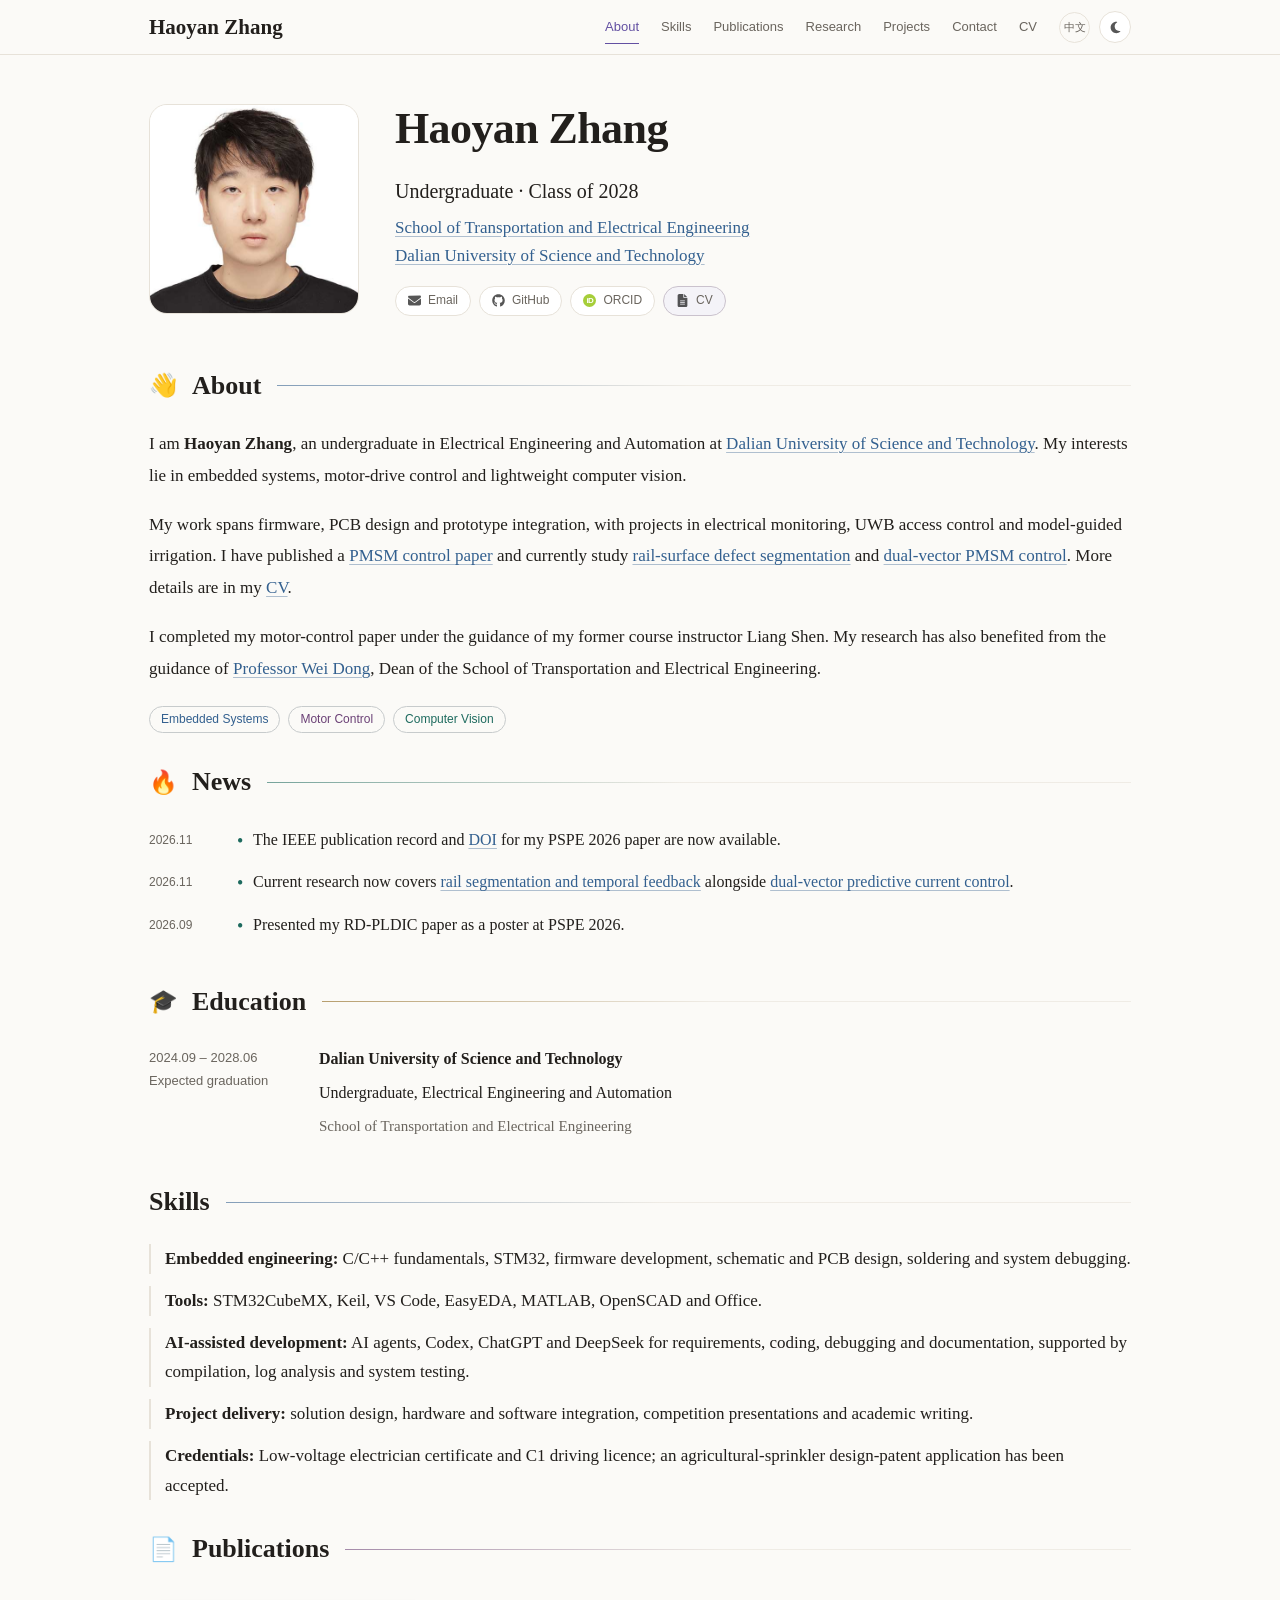
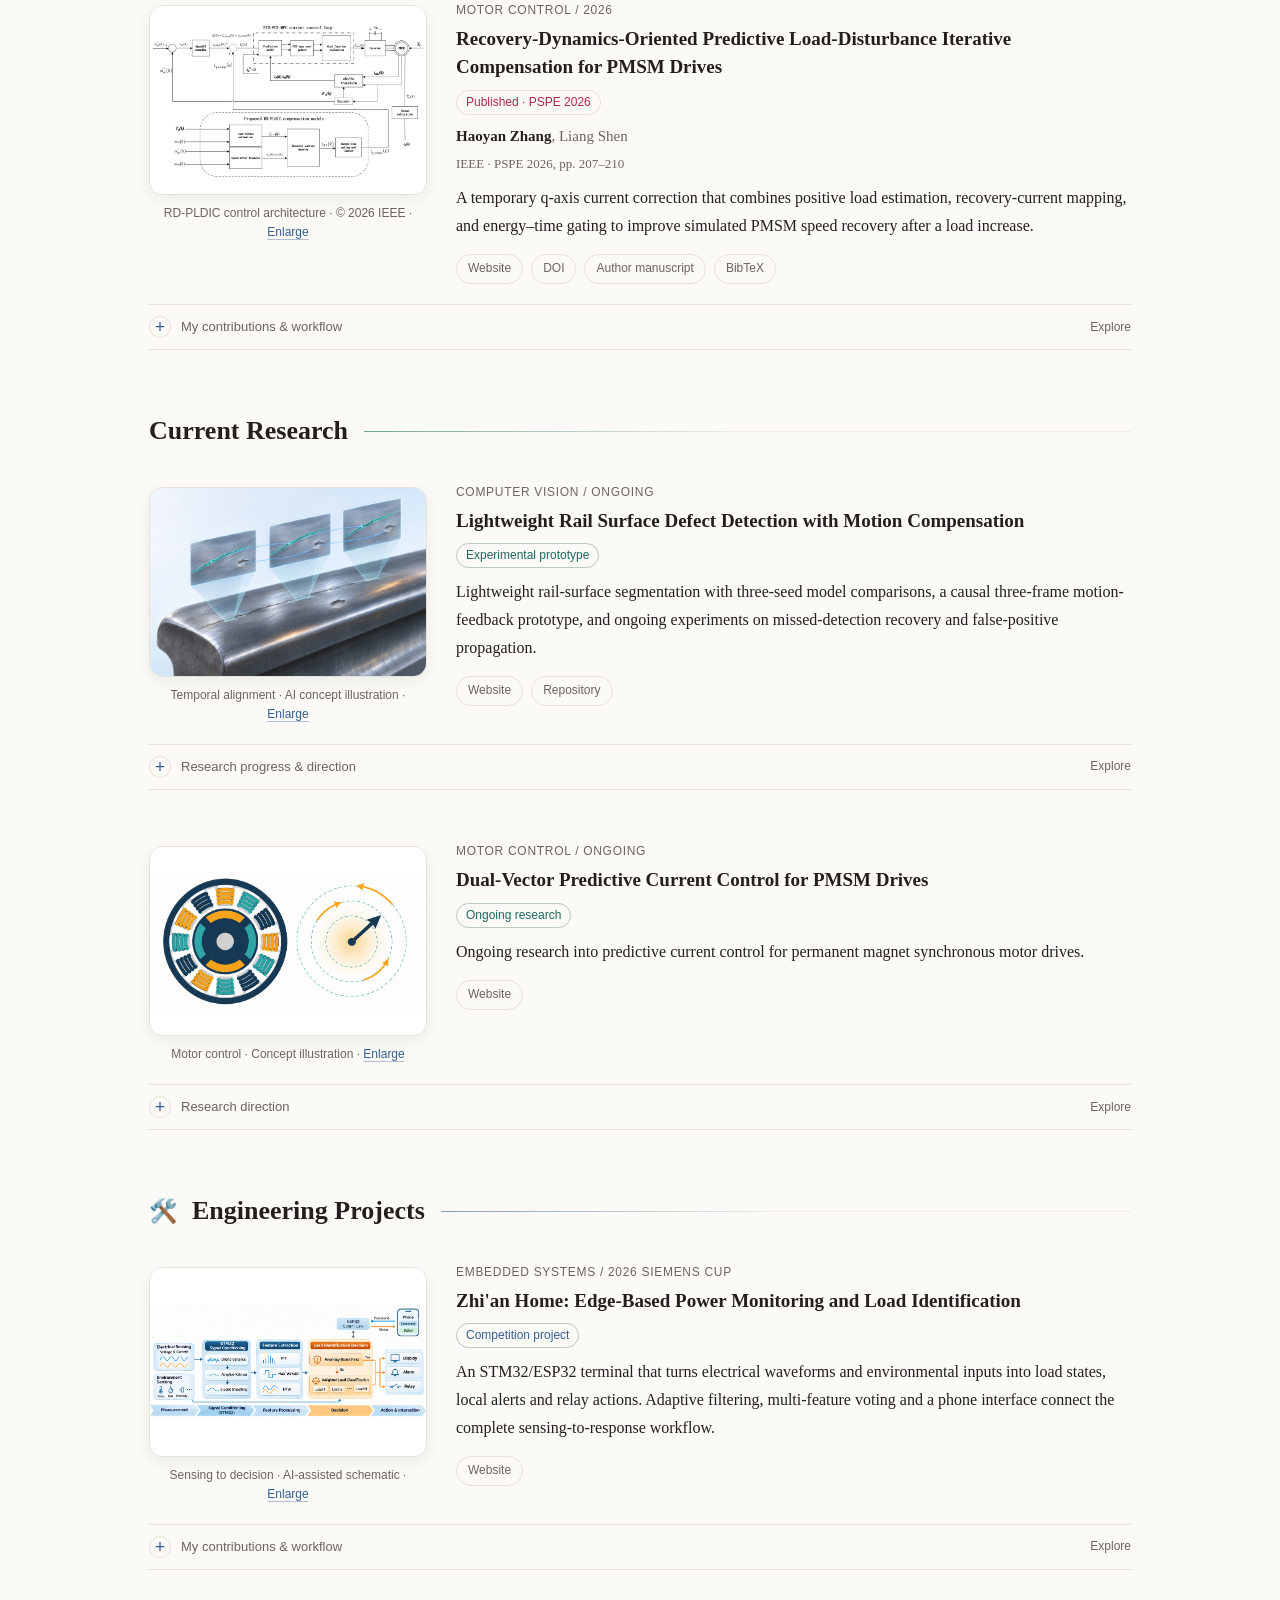
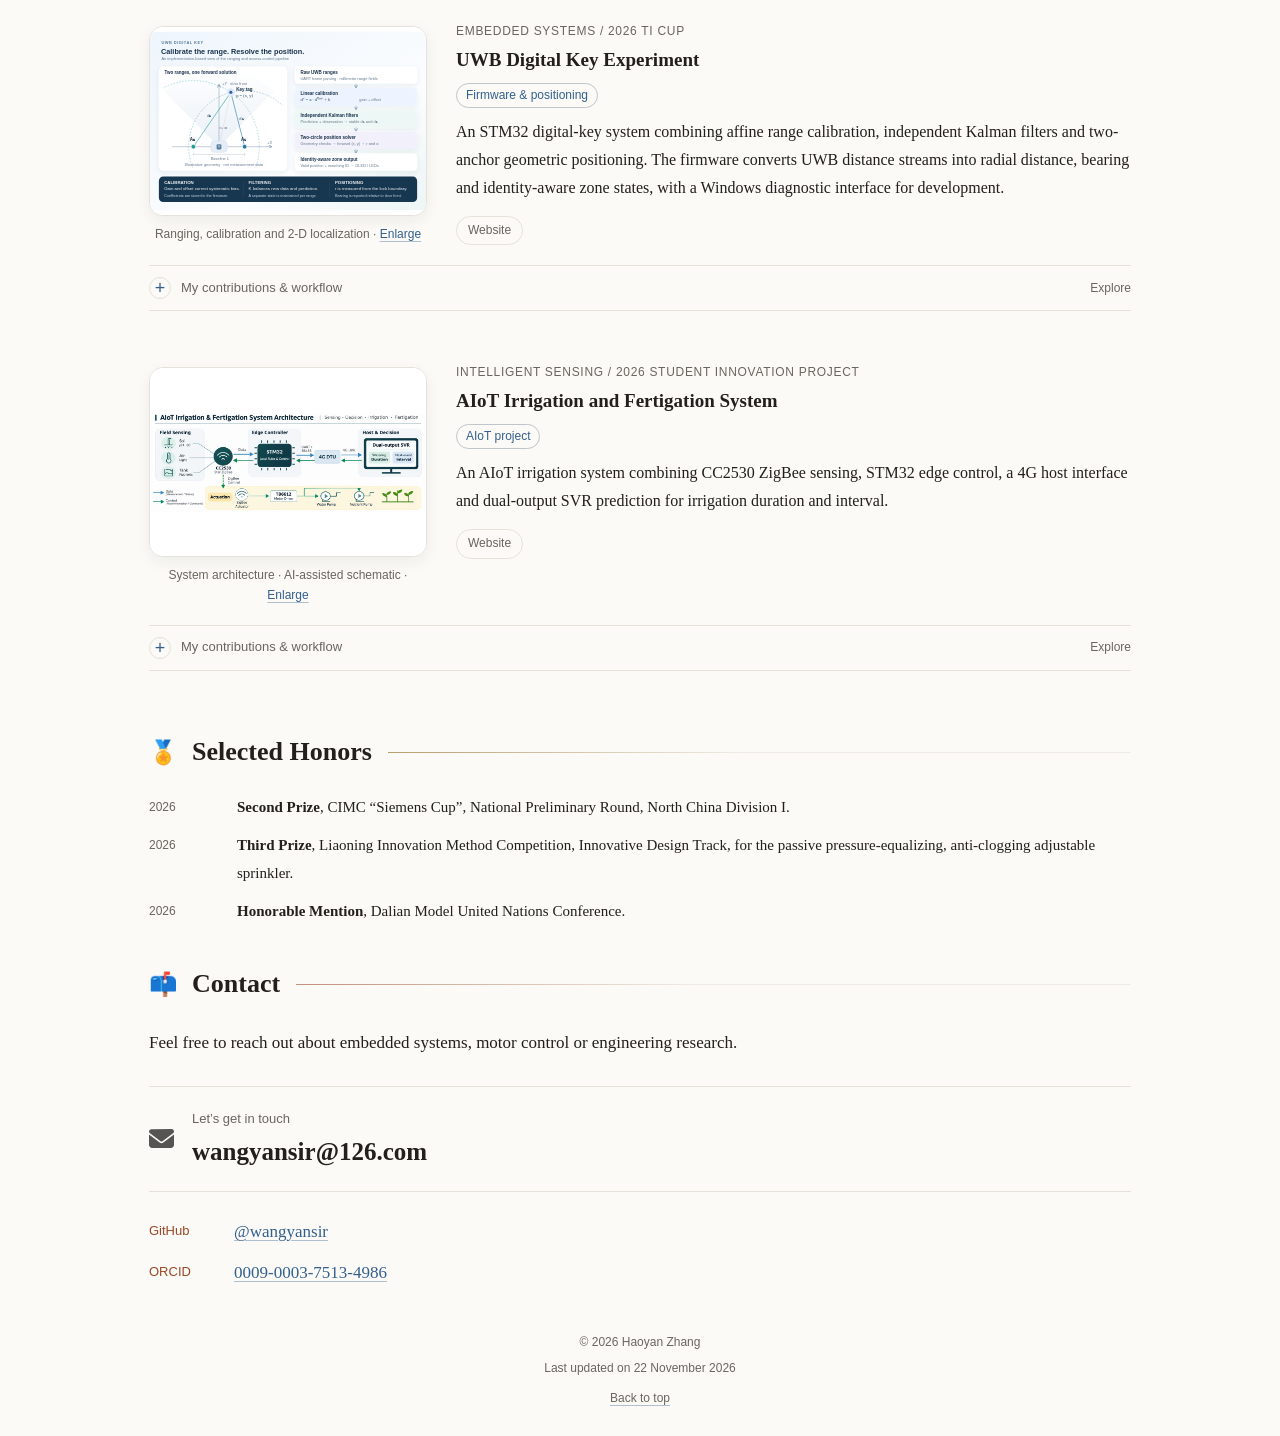
==== commit 346d41ed: "Publish academic homepage and verified research updates" ====
--- a/index.html
+++ b/index.html
@@ -13,9 +13,9 @@
 <section class="section" id="publications"><h2 class="section-title plum"><span aria-hidden="true">📄</span>Publications</h2><article class="work-entry" id="work-rd-pldic"><div class="work-row"><figure class="work-media"><button class="visual-toggle" type="button" aria-pressed="false" aria-label="Toggle overview and method for Recovery-Dynamics-Oriented Predictive Load-Disturbance Iterative Compensation for PMSM Drives" data-visual-toggle data-caption-overview="RD-PLDIC control architecture · © 2026 IEEE" data-caption-method="Simulated speed recovery · © 2026 IEEE"><img class="visual-overview" src="assets/rd-pldic-control.png" alt="RD-PLDIC control architecture: predictive current control with load estimation, recovery-current mapping and energy–time gating. © 2026 IEEE." width="278" height="190" loading="lazy"><img class="visual-method" src="assets/rd-pldic-speed.png" alt="" aria-hidden="true" width="278" height="190" loading="lazy"><span class="visual-hint" aria-hidden="true">Explore method</span></button><figcaption class="image-caption"><span data-visual-caption aria-live="polite">RD-PLDIC control architecture · © 2026 IEEE</span> · <a href="assets/rd-pldic-control.png" target="_blank" rel="noopener">Enlarge</a></figcaption></figure><div class="work-copy"><p class="entry-kicker">Motor control / 2026</p><h3>Recovery-Dynamics-Oriented Predictive Load-Disturbance Iterative Compensation for PMSM Drives</h3><p class="venue"><span class="badge publication">Published · PSPE 2026</span></p><p class="authors"><strong>Haoyan Zhang</strong>, Liang Shen</p><p class="work-note">IEEE · PSPE 2026, pp. 207–210</p><p class="work-description">A temporary q-axis current correction that combines positive load estimation, recovery-current mapping, and energy–time gating to improve simulated PMSM speed recovery after a load increase.</p><div class="resource-links"><a class="pill" href="publications/rd-pldic.html">Website</a><a class="pill" href="https://doi.org/10.1109/PSPE71359.2026.11780839" target="_blank" rel="noopener">DOI</a><a class="pill" href="assets/rd-pldic-author-manuscript.pdf" target="_blank" rel="noopener">Author manuscript</a><a class="pill" href="files/rd-pldic.bib" download>BibTeX</a></div></div></div><details class="contribution"><summary><span class="expand-icon" aria-hidden="true">+</span><span>My contributions & workflow</span><span class="expand-label" data-open-label="Close" data-closed-label="Explore">Explore</span></summary><div class="contribution-body"><p class="contribution-role">First author · Modeling, simulation and manuscript</p><ul><li>Developed a temporary q-axis current correction combining positive load estimation, recovery-current mapping and energy–time gating.</li><li>Built the numerical PMSM-drive comparisons and analyzed speed recovery, accumulated error and persistent compensation.</li><li>Prepared and revised the English manuscript and presented the work as a poster at PSPE 2026.</li></ul><ol class="workflow" aria-label="Method workflow"><li>Estimate load</li><li>Map recovery current</li><li>Gate compensation</li><li>Evaluate recovery</li></ol><p class="scope-note">Results summarize simulated positive load increases under the reported conditions.</p></div></details></article></section>
 <section class="section" id="research"><h2 class="section-title teal">Current Research</h2><article class="work-entry" id="work-rail-inspection"><div class="work-row"><figure class="work-media"><button class="visual-toggle visual-art" type="button" aria-pressed="false" aria-label="Toggle overview and method for Lightweight Rail Surface Defect Detection with Motion Compensation" data-visual-toggle data-caption-overview="Temporal alignment · AI concept illustration" data-caption-method="Research pathway · LevinJustus"><img class="visual-overview" src="assets/rail-inspection-concept.jpg" alt="AI-assisted concept illustration of rail-surface defects, temporal alignment and segmentation." width="278" height="190" loading="lazy"><img class="visual-method" src="assets/rail-reference-method.svg" alt="" aria-hidden="true" width="278" height="190" loading="lazy"><span class="visual-hint" aria-hidden="true">Explore method</span></button><figcaption class="image-caption"><span data-visual-caption aria-live="polite">Temporal alignment · AI concept illustration</span> · <a href="assets/rail-inspection-concept.jpg" target="_blank" rel="noopener">Enlarge</a></figcaption></figure><div class="work-copy"><p class="entry-kicker">Computer vision / Ongoing</p><h3>Lightweight Rail Surface Defect Detection with Motion Compensation</h3><p class="venue"><span class="badge ongoing">Experimental prototype</span></p><p class="work-description">Lightweight rail-surface segmentation with three-seed model comparisons, a causal three-frame motion-feedback prototype, and ongoing experiments on missed-detection recovery and false-positive propagation.</p><div class="resource-links"><a class="pill" href="research/rail-inspection.html">Website</a><a class="pill" href="https://github.com/LevinJustus/rail-surface-motion-research" target="_blank" rel="noopener">Repository</a></div></div></div><details class="contribution"><summary><span class="expand-icon" aria-hidden="true">+</span><span>Research progress & direction</span><span class="expand-label" data-open-label="Close" data-closed-label="Explore">Explore</span></summary><div class="contribution-body"><p class="contribution-role">Collaborative research · Project repository v0.6.0</p><ul><li>The project repository reports three-seed U-Net and DeepLabv3+ baselines on 1,396 training and 400 validation images.</li><li>A causal three-frame prototype combines motion alignment with historical defect evidence.</li><li>Current experiments examine missed-detection recovery and false-positive propagation in temporal feedback.</li></ul><ol class="workflow" aria-label="Method workflow"><li>Train & validate</li><li>Align observations</li><li>Reuse temporal evidence</li><li>Check false positives</li></ol><p class="scope-note">Reported scores are validation results. Continuous rail video, independent testing and deployment are next steps.</p></div></details></article>
 <article class="work-entry" id="work-dual-vector-control"><div class="work-row"><figure class="work-media"><a class="visual-toggle figure-link" href="assets/motor-control-overview.png" target="_blank" rel="noopener" aria-label="Open full-size figure for Dual-Vector Predictive Current Control for PMSM Drives"><img class="visual-overview" src="assets/motor-control-overview.png" alt="General motor-control concept illustration." width="278" height="190" loading="lazy"><span class="visual-hint" aria-hidden="true">View figure</span></a><figcaption class="image-caption"><span data-visual-caption aria-live="polite">Motor control · Concept illustration</span> · <a href="assets/motor-control-overview.png" target="_blank" rel="noopener">Enlarge</a></figcaption></figure><div class="work-copy"><p class="entry-kicker">Motor control / Ongoing</p><h3>Dual-Vector Predictive Current Control for PMSM Drives</h3><p class="venue"><span class="badge ongoing">Ongoing research</span></p><p class="work-description">Ongoing research into predictive current control for permanent magnet synchronous motor drives.</p><div class="resource-links"><a class="pill" href="research/dual-vector-control.html">Website</a></div></div></div><details class="contribution"><summary><span class="expand-icon" aria-hidden="true">+</span><span>Research direction</span><span class="expand-label" data-open-label="Close" data-closed-label="Explore">Explore</span></summary><div class="contribution-body"><p class="contribution-role">Predictive current control</p><ul><li>Studying predictive current control for permanent magnet synchronous motor drives.</li></ul><ol class="workflow" aria-label="Method workflow"><li>Motor control</li><li>Predictive control</li></ol><p class="scope-note">Ongoing research in motor-drive control.</p></div></details></article></section>
-<section class="section" id="projects"><h2 class="section-title blue"><span aria-hidden="true">🛠️</span>Engineering Projects</h2><article class="work-entry" id="work-smart-home"><div class="work-row"><figure class="work-media"><button class="visual-toggle" type="button" aria-pressed="false" aria-label="Toggle overview and method for Zhi'an Home: Edge-Based Power Monitoring and Load Identification" data-visual-toggle data-caption-overview="Sensing to decision · AI-assisted schematic" data-caption-method="Local sensing and protection architecture"><img class="visual-overview" src="assets/smart-home-research-graphic.png" alt="AI-assisted system schematic based on the submitted design and code." width="278" height="190" loading="lazy"><img class="visual-method" src="assets/smart-home-system.svg" alt="" aria-hidden="true" width="278" height="190" loading="lazy"><span class="visual-hint" aria-hidden="true">Explore method</span></button><figcaption class="image-caption"><span data-visual-caption aria-live="polite">Sensing to decision · AI-assisted schematic</span> · <a href="assets/smart-home-research-graphic.png" target="_blank" rel="noopener">Enlarge</a></figcaption></figure><div class="work-copy"><p class="entry-kicker">Embedded systems / 2026</p><h3>Zhi'an Home: Edge-Based Power Monitoring and Load Identification</h3><p class="venue"><span class="badge engineering">Competition project</span></p><p class="work-description">An STM32/ESP32 terminal that turns electrical waveforms and environmental inputs into load states, local alerts and relay actions. Adaptive filtering, multi-feature voting and a phone interface connect the complete sensing-to-response workflow.</p><div class="resource-links"><a class="pill" href="projects/smart-home.html">Website</a></div></div></div><details class="contribution"><summary><span class="expand-icon" aria-hidden="true">+</span><span>My contributions & workflow</span><span class="expand-label" data-open-label="Close" data-closed-label="Explore">Explore</span></summary><div class="contribution-body"><p class="contribution-role">Firmware, hardware and prototype integration</p><ul><li>Independently developed the STM32 firmware, designed the schematics and PCB, soldered and integrated the system.</li><li>Connected measurement filtering and time–frequency features to load-state recognition and local anomaly handling.</li><li>Integrated local controls and the ESP32-linked app, and modeled the enclosure in OpenSCAD.</li></ul><ol class="workflow" aria-label="Method workflow"><li>Acquire signals</li><li>Extract features</li><li>Identify & protect</li><li>Report status</li></ol><p class="scope-note">The project received Second Prize in the CIMC Siemens Cup national preliminary, North China Division I.</p></div></details></article>
+<section class="section" id="projects"><h2 class="section-title blue"><span aria-hidden="true">🛠️</span>Engineering Projects</h2><article class="work-entry" id="work-smart-home"><div class="work-row"><figure class="work-media"><button class="visual-toggle" type="button" aria-pressed="false" aria-label="Toggle overview and method for Zhi'an Home: Edge-Based Power Monitoring and Load Identification" data-visual-toggle data-caption-overview="Sensing to decision · AI-assisted schematic" data-caption-method="Local sensing and protection architecture"><img class="visual-overview" src="assets/smart-home-research-graphic.png" alt="AI-assisted system schematic based on the submitted design and code." width="278" height="190" loading="lazy"><img class="visual-method" src="assets/smart-home-system.svg" alt="" aria-hidden="true" width="278" height="190" loading="lazy"><span class="visual-hint" aria-hidden="true">Explore method</span></button><figcaption class="image-caption"><span data-visual-caption aria-live="polite">Sensing to decision · AI-assisted schematic</span> · <a href="assets/smart-home-research-graphic.png" target="_blank" rel="noopener">Enlarge</a></figcaption></figure><div class="work-copy"><p class="entry-kicker">Embedded systems / 2026 Siemens Cup</p><h3>Zhi'an Home: Edge-Based Power Monitoring and Load Identification</h3><p class="venue"><span class="badge engineering">Competition project</span></p><p class="work-description">An STM32/ESP32 terminal that turns electrical waveforms and environmental inputs into load states, local alerts and relay actions. Adaptive filtering, multi-feature voting and a phone interface connect the complete sensing-to-response workflow.</p><div class="resource-links"><a class="pill" href="projects/smart-home.html">Website</a></div></div></div><details class="contribution"><summary><span class="expand-icon" aria-hidden="true">+</span><span>My contributions & workflow</span><span class="expand-label" data-open-label="Close" data-closed-label="Explore">Explore</span></summary><div class="contribution-body"><p class="contribution-role">Firmware, hardware and prototype integration</p><ul><li>Independently developed the STM32 firmware, designed the schematics and PCB, soldered and integrated the system.</li><li>Connected measurement filtering and time–frequency features to load-state recognition and local anomaly handling.</li><li>Integrated local controls and the ESP32-linked app, and modeled the enclosure in OpenSCAD.</li></ul><ol class="workflow" aria-label="Method workflow"><li>Acquire signals</li><li>Extract features</li><li>Identify & protect</li><li>Report status</li></ol><p class="scope-note">The project received Second Prize in the CIMC Siemens Cup national preliminary, North China Division I.</p></div></details></article>
 <article class="work-entry" id="work-uwb-key"><div class="work-row"><figure class="work-media"><a class="visual-toggle figure-link" href="assets/uwb-localization-pipeline.svg" target="_blank" rel="noopener" aria-label="Open full-size figure for UWB Digital Key Experiment"><img class="visual-overview" src="assets/uwb-localization-pipeline.svg" alt="Implemented ranging pipeline and illustrative two-anchor geometry." width="278" height="190" loading="lazy"><span class="visual-hint" aria-hidden="true">View figure</span></a><figcaption class="image-caption"><span data-visual-caption aria-live="polite">Ranging, calibration and 2-D localization</span> · <a href="assets/uwb-localization-pipeline.svg" target="_blank" rel="noopener">Enlarge</a></figcaption></figure><div class="work-copy"><p class="entry-kicker">Embedded systems / 2026 TI Cup</p><h3>UWB Digital Key Experiment</h3><p class="venue"><span class="badge engineering">Firmware & positioning</span></p><p class="work-description">An STM32 digital-key system combining affine range calibration, independent Kalman filters and two-anchor geometric positioning. The firmware converts UWB distance streams into radial distance, bearing and identity-aware zone states, with a Windows diagnostic interface for development.</p><div class="resource-links"><a class="pill" href="projects/uwb-key.html">Website</a></div></div></div><details class="contribution"><summary><span class="expand-icon" aria-hidden="true">+</span><span>My contributions & workflow</span><span class="expand-label" data-open-label="Close" data-closed-label="Explore">Explore</span></summary><div class="contribution-body"><p class="contribution-role">Hardware, firmware and companion-app integration</p><ul><li>Implemented linear range calibration and independent Kalman filters for the two anchors.</li><li>Combined two-circle localization with three-zone access decisions, abnormal-data checks and lockout logic.</li><li>Developed and debugged the hardware and firmware; developed the Windows application with ChatGPT.</li></ul><ol class="workflow" aria-label="Method workflow"><li>Calibrate ranges</li><li>Filter each anchor</li><li>Solve 2-D position</li><li>Check ID & zone</li></ol><p class="scope-note">The detail page explains the source-verified signal chain, calibration model and positioning geometry.</p></div></details></article>
-<article class="work-entry" id="work-aiot-fertigation"><div class="work-row"><figure class="work-media"><button class="visual-toggle" type="button" aria-pressed="false" aria-label="Toggle overview and method for AIoT Irrigation and Fertigation System" data-visual-toggle data-caption-overview="System architecture · AI-assisted schematic" data-caption-method="Prediction-to-control workflow"><img class="visual-overview" src="assets/fertigation-research-graphic.png" alt="AI-assisted system schematic based on Project Outline 3.0." width="278" height="190" loading="lazy"><img class="visual-method" src="assets/aiot-system-architecture.svg" alt="" aria-hidden="true" width="278" height="190" loading="lazy"><span class="visual-hint" aria-hidden="true">Explore method</span></button><figcaption class="image-caption"><span data-visual-caption aria-live="polite">System architecture · AI-assisted schematic</span> · <a href="assets/fertigation-research-graphic.png" target="_blank" rel="noopener">Enlarge</a></figcaption></figure><div class="work-copy"><p class="entry-kicker">Intelligent sensing / 2026</p><h3>AIoT Irrigation and Fertigation System</h3><p class="venue"><span class="badge engineering">AIoT project</span></p><p class="work-description">An AIoT irrigation system combining CC2530 ZigBee sensing, STM32 edge control, a 4G host interface and dual-output SVR prediction for irrigation duration and interval.</p><div class="resource-links"><a class="pill" href="projects/aiot-fertigation.html">Website</a></div></div></div><details class="contribution"><summary><span class="expand-icon" aria-hidden="true">+</span><span>My contributions & workflow</span><span class="expand-label" data-open-label="Close" data-closed-label="Explore">Explore</span></summary><div class="contribution-body"><p class="contribution-role">System design and prediction-to-control software</p><ul><li>Designed a sensor-to-edge control chain using STM32, ZigBee and 4G-DTU communication.</li><li>Built a dual-output SVR software prototype to predict watering duration and interval, then map them to execution levels.</li><li>Checked the prototype decision logic using 2,160 compatible simulated samples.</li></ul><ol class="workflow" aria-label="Method workflow"><li>Collect inputs</li><li>Predict with SVR</li><li>Map control levels</li><li>Execute at edge</li></ol><p class="scope-note">The related sprinkler design received a provincial award and its design-patent application was accepted.</p></div></details></article></section>
+<article class="work-entry" id="work-aiot-fertigation"><div class="work-row"><figure class="work-media"><button class="visual-toggle" type="button" aria-pressed="false" aria-label="Toggle overview and method for AIoT Irrigation and Fertigation System" data-visual-toggle data-caption-overview="System architecture · AI-assisted schematic" data-caption-method="Prediction-to-control workflow"><img class="visual-overview" src="assets/fertigation-research-graphic.png" alt="AI-assisted system schematic based on Project Outline 3.0." width="278" height="190" loading="lazy"><img class="visual-method" src="assets/aiot-system-architecture.svg" alt="" aria-hidden="true" width="278" height="190" loading="lazy"><span class="visual-hint" aria-hidden="true">Explore method</span></button><figcaption class="image-caption"><span data-visual-caption aria-live="polite">System architecture · AI-assisted schematic</span> · <a href="assets/fertigation-research-graphic.png" target="_blank" rel="noopener">Enlarge</a></figcaption></figure><div class="work-copy"><p class="entry-kicker">Intelligent sensing / 2026 Student Innovation Project</p><h3>AIoT Irrigation and Fertigation System</h3><p class="venue"><span class="badge engineering">AIoT project</span></p><p class="work-description">An AIoT irrigation system combining CC2530 ZigBee sensing, STM32 edge control, a 4G host interface and dual-output SVR prediction for irrigation duration and interval.</p><div class="resource-links"><a class="pill" href="projects/aiot-fertigation.html">Website</a></div></div></div><details class="contribution"><summary><span class="expand-icon" aria-hidden="true">+</span><span>My contributions & workflow</span><span class="expand-label" data-open-label="Close" data-closed-label="Explore">Explore</span></summary><div class="contribution-body"><p class="contribution-role">System design and prediction-to-control software</p><ul><li>Designed a sensor-to-edge control chain using STM32, ZigBee and 4G-DTU communication.</li><li>Built a dual-output SVR software prototype to predict watering duration and interval, then map them to execution levels.</li><li>Checked the prototype decision logic using 2,160 compatible simulated samples.</li></ul><ol class="workflow" aria-label="Method workflow"><li>Collect inputs</li><li>Predict with SVR</li><li>Map control levels</li><li>Execute at edge</li></ol><p class="scope-note">The related sprinkler design received a provincial award and its design-patent application was accepted.</p></div></details></article></section>
 <section class="section" id="honors"><h2 class="section-title gold"><span aria-hidden="true">🏅</span>Selected Honors</h2><ul class="honors-list"><li><span>2026</span><div><strong>Second Prize</strong>, CIMC “Siemens Cup”, National Preliminary Round, North China Division I.</div></li><li><span>2026</span><div><strong>Third Prize</strong>, Liaoning Innovation Method Competition, Innovative Design Track, for the passive pressure-equalizing, anti-clogging adjustable sprinkler.</div></li><li><span>2026</span><div><strong>Honorable Mention</strong>, Dalian Model United Nations Conference.</div></li></ul></section>
 <section class="section" id="contact"><h2 class="section-title rust"><span aria-hidden="true">📫</span>Contact</h2><p>Feel free to reach out about embedded systems, motor control or engineering research.</p><a class="email-contact" href="mailto:wangyansir@126.com"><img class="icon" src="assets/icons/envelope.svg" alt="" aria-hidden="true" width="13" height="13"><span><small>Let’s get in touch</small><strong>wangyansir@126.com</strong></span></a><dl class="contact-list"><dt>GitHub</dt><dd><a href="https://github.com/wangyansir" target="_blank" rel="noopener">@wangyansir</a></dd><dt>ORCID</dt><dd><a href="https://orcid.org/0009-0003-7513-4986" target="_blank" rel="noopener">0009-0003-7513-4986</a></dd></dl></section></main>
 <footer class="site-footer page"><p>© 2026 Haoyan Zhang</p><p>Last updated on 22 November 2026</p><a href="#top">Back to top</a></footer></body></html>
--- a/style.css
+++ b/style.css
@@ -41,9 +41,10 @@
 .work-entry+.work-entry{padding-top:20px}
 .work-row{display:grid;grid-template-columns:278px minmax(0,1fr);gap:29px;align-items:start}
 .work-media{min-width:0;margin:0;padding-top:4px}
-.visual-toggle{display:block;position:relative;width:100%;height:170px;padding:12px;background:#fff;border:1px solid var(--line);border-radius:14px;overflow:hidden;box-shadow:0 5px 15px #171c2610}
+.visual-toggle{display:block;position:relative;width:100%;height:190px;padding:0;background:#fff;border:1px solid var(--line);border-radius:14px;overflow:hidden;box-shadow:0 5px 15px #171c2610}
 .visual-toggle img{width:100%;height:100%;object-fit:contain;background:#fff}
-.visual-toggle .visual-method{position:absolute;inset:12px;width:calc(100% - 24px);height:calc(100% - 24px);opacity:0;transition:opacity .25s ease}
+.visual-toggle .visual-method{position:absolute;inset:0;width:100%;height:100%;opacity:0;transition:opacity .25s ease}
+.visual-toggle.visual-art .visual-overview{object-fit:cover}
 .visual-toggle.show-method .visual-method{opacity:1}
 .visual-toggle .visual-overview{transition:opacity .25s ease}
 .visual-toggle.show-method .visual-overview{opacity:0}
@@ -88,3 +89,6 @@
 @media print{.contribution,.visual-hint{display:none}.homepage .hero{grid-template-columns:130px 1fr}.homepage .portrait{width:130px;height:130px}.work-row{grid-template-columns:200px 1fr}.visual-toggle{box-shadow:none}}
 .theme-toggle>.icon{display:none}.moon-icon{display:flex}[data-theme=dark] .theme-toggle>.icon{display:block}[data-theme=dark] .moon-icon{display:none}
 @media(max-width:480px){.topbar-inner{display:grid;grid-template-columns:1fr auto;gap:0 16px;min-height:88px}.topbar-brand{display:block;grid-column:1;grid-row:1;font-size:20px;padding-top:8px}.controls{grid-column:2;grid-row:1;padding-top:7px}.topbar-nav{grid-column:1/3;grid-row:2;justify-content:space-between;gap:12px;font-size:12px;min-width:0}.topbar-nav a{padding:8px 0 9px}.topbar-nav a::after{bottom:5px}.portrait{height:140px}.hero h1{font-size:clamp(24px,7.5vw,30px)}html{scroll-padding-top:108px}}
+.equation-scroll{overflow-x:auto;margin:1.6rem 0;padding:1.15rem 1rem;background:#f4f7fa;border-left:3px solid #6583a0;border-radius:3px}.equation-scroll .katex-display{margin:.3rem 0}.technical-excerpt{margin-top:2rem}.technical-excerpt h3{font-size:1.08rem}.code-panel{margin:1rem 0 0;border:1px solid #263e57;border-radius:8px;overflow:hidden;background:#101c2c;color:#dce7f3}.code-header{display:flex;justify-content:space-between;gap:1rem;padding:.7rem 1rem;background:#1b2b40;color:#c9d8e8;font:600 .75rem/1.4 system-ui;letter-spacing:.03em}.code-panel pre{margin:0;padding:1rem 1.2rem;overflow-x:auto;font: .84rem/1.65 Consolas,monospace}.hljs-keyword,.hljs-type{color:#b0cbff}.hljs-number,.hljs-literal{color:#f5c28b}.hljs-title,.hljs-function{color:#8edacb}.source-note{font-size:.85rem;color:#65758a}.project-page .technical-content{min-width:0}
+.skills-list{list-style:none;margin:0;padding:0;display:grid;gap:12px}.skills-list li{padding:0 0 0 14px;border-left:2px solid var(--line);line-height:1.75}.skills-list strong{color:var(--ink)}
+@media(max-width:480px){.topbar-nav{display:grid;grid-template-columns:repeat(4,max-content);justify-content:space-between;gap:0 10px;overflow:visible}.topbar-nav a{padding:6px 0}.topbar-nav a::after{bottom:3px}html{scroll-padding-top:135px}}
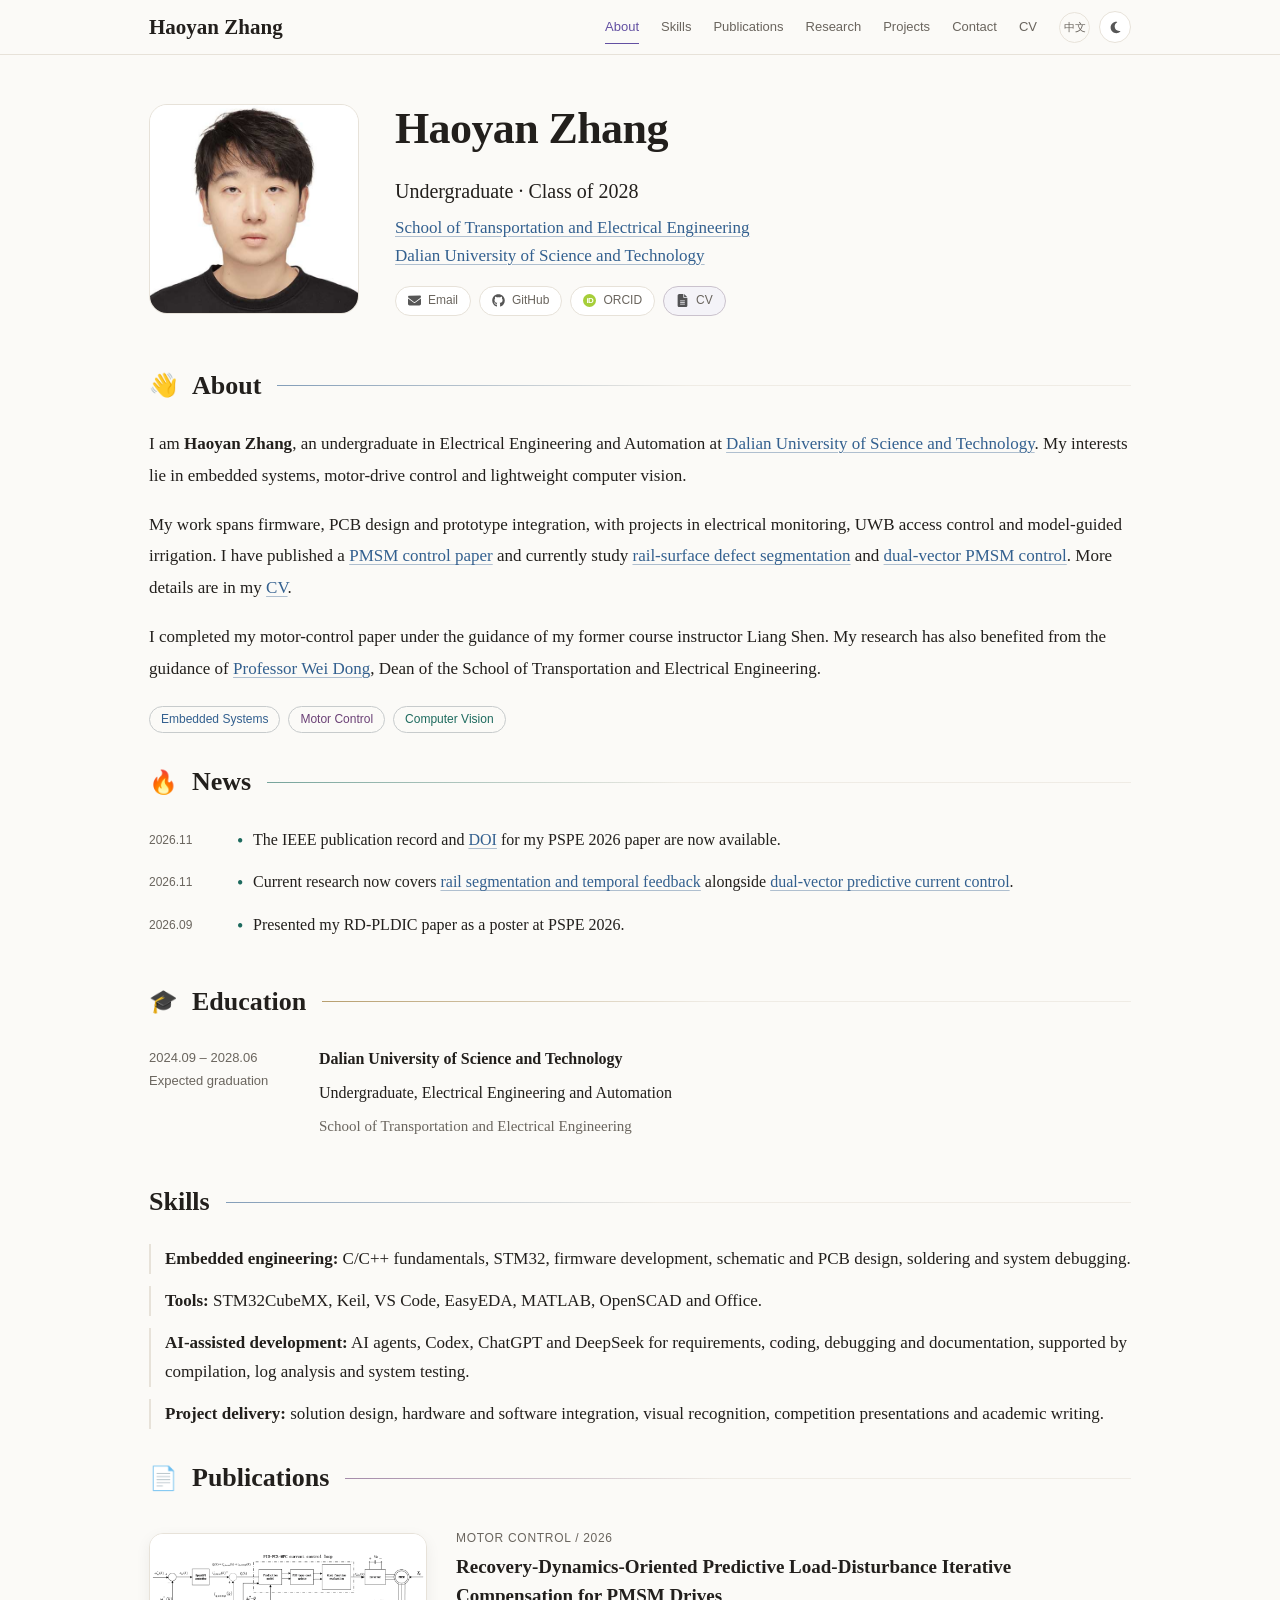
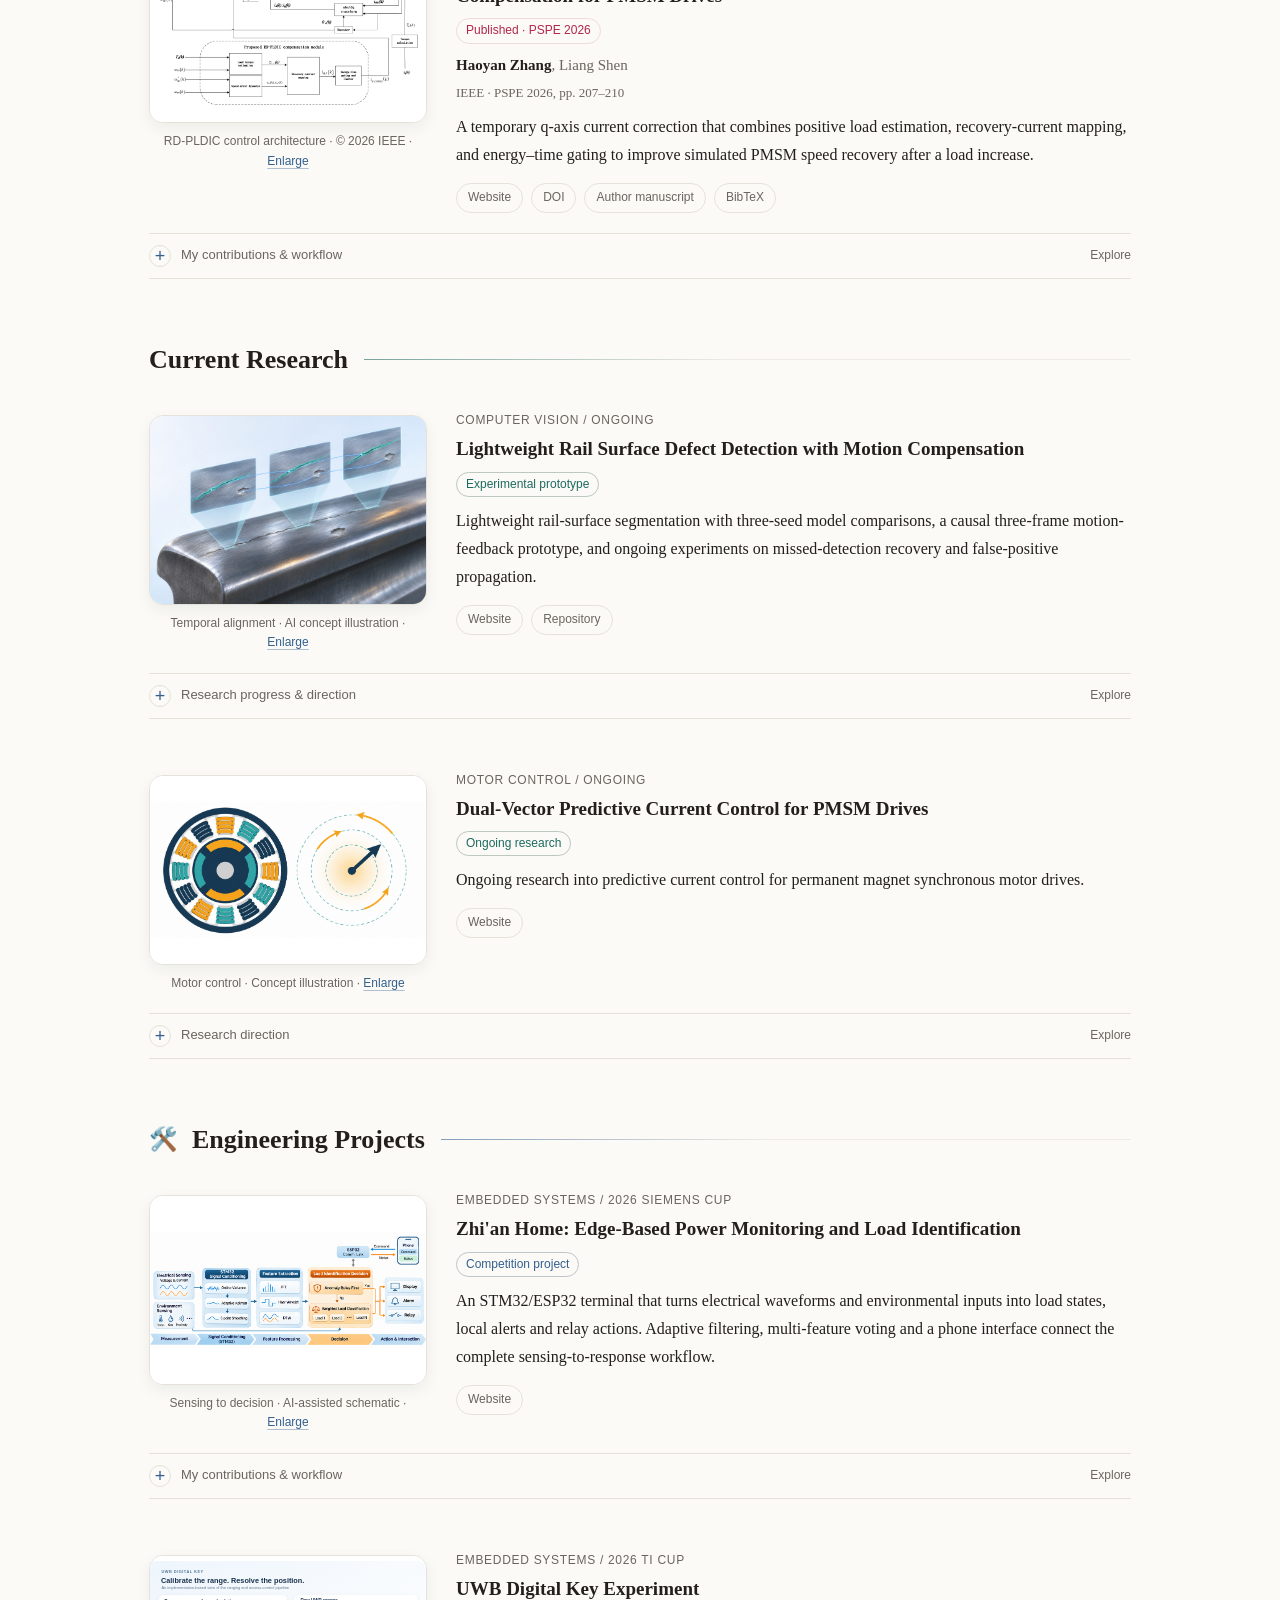
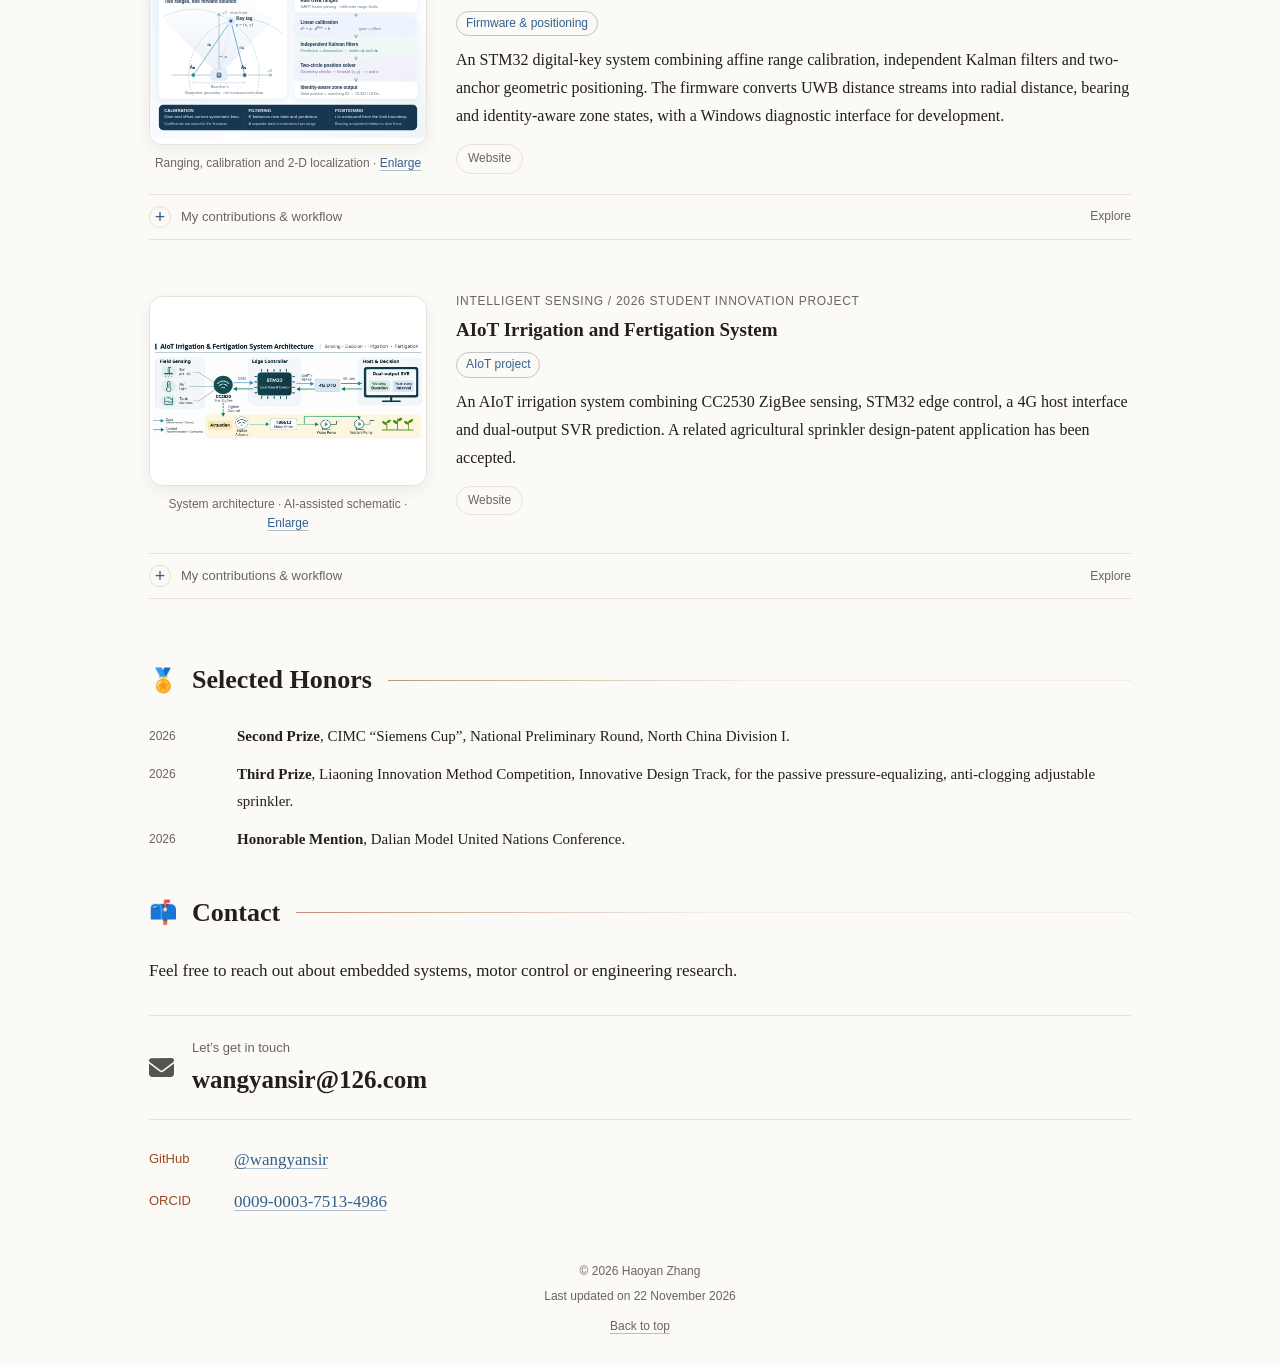
==== commit 02199811: "Publish academic homepage and verified research updates" ====
--- a/index.html
+++ b/index.html
@@ -9,13 +9,13 @@
 <section class="section" id="about"><h2 class="section-title blue"><span aria-hidden="true">👋</span>About</h2><p>I am <strong>Haoyan Zhang</strong>, an undergraduate in Electrical Engineering and Automation at <a href="https://www.dlust.edu.cn/" target="_blank" rel="noopener">Dalian University of Science and Technology</a>. My interests lie in embedded systems, motor-drive control and lightweight computer vision.</p><p>My work spans firmware, PCB design and prototype integration, with projects in electrical monitoring, UWB access control and model-guided irrigation. I have published a <a href="publications/rd-pldic.html">PMSM control paper</a> and currently study <a href="research/rail-inspection.html">rail-surface defect segmentation</a> and <a href="research/dual-vector-control.html">dual-vector PMSM control</a>. More details are in my <a href="assets/haoyan-zhang-cv.pdf" target="_blank" rel="noopener">CV</a>.</p><p>I completed my motor-control paper under the guidance of my former course instructor Liang Shen. My research has also benefited from the guidance of <a href="https://sub2.dlust.edu.cn/dqgc/channel-161.html" target="_blank" rel="noopener">Professor Wei Dong</a>, Dean of the School of Transportation and Electrical Engineering.</p><ul class="interest-tags" aria-label="Research interests"><li>Embedded Systems</li><li>Motor Control</li><li>Computer Vision</li></ul></section>
 <section class="section" id="news"><h2 class="section-title teal"><span aria-hidden="true">🔥</span>News</h2><ul class="news-list"><li><time>2026.11</time><div>The IEEE publication record and <a href="https://doi.org/10.1109/PSPE71359.2026.11780839" target="_blank" rel="noopener">DOI</a> for my PSPE 2026 paper are now available.</div></li><li><time>2026.11</time><div>Current research now covers <a href="research/rail-inspection.html">rail segmentation and temporal feedback</a> alongside <a href="research/dual-vector-control.html">dual-vector predictive current control</a>.</div></li><li><time>2026.09</time><div>Presented my RD-PLDIC paper as a poster at PSPE 2026.</div></li></ul></section>
 <section class="section" id="education"><h2 class="section-title gold"><span aria-hidden="true">🎓</span>Education</h2><div class="dated-entry"><p class="entry-date">2024.09 – 2028.06<br><span>Expected graduation</span></p><div><p><strong>Dalian University of Science and Technology</strong></p><p>Undergraduate, Electrical Engineering and Automation</p><p class="muted small">School of Transportation and Electrical Engineering</p></div></div></section>
-<section class="section" id="skills"><h2 class="section-title blue">Skills</h2><ul class="skills-list"><li><strong>Embedded engineering:</strong> C/C++ fundamentals, STM32, firmware development, schematic and PCB design, soldering and system debugging.</li><li><strong>Tools:</strong> STM32CubeMX, Keil, VS Code, EasyEDA, MATLAB, OpenSCAD and Office.</li><li><strong>AI-assisted development:</strong> AI agents, Codex, ChatGPT and DeepSeek for requirements, coding, debugging and documentation, supported by compilation, log analysis and system testing.</li><li><strong>Project delivery:</strong> solution design, hardware and software integration, competition presentations and academic writing.</li><li><strong>Credentials:</strong> Low-voltage electrician certificate and C1 driving licence; an agricultural-sprinkler design-patent application has been accepted.</li></ul></section>
+<section class="section" id="skills"><h2 class="section-title blue">Skills</h2><ul class="skills-list"><li><strong>Embedded engineering:</strong> C/C++ fundamentals, STM32, firmware development, schematic and PCB design, soldering and system debugging.</li><li><strong>Tools:</strong> STM32CubeMX, Keil, VS Code, EasyEDA, MATLAB, OpenSCAD and Office.</li><li><strong>AI-assisted development:</strong> AI agents, Codex, ChatGPT and DeepSeek for requirements, coding, debugging and documentation, supported by compilation, log analysis and system testing.</li><li><strong>Project delivery:</strong> solution design, hardware and software integration, visual recognition, competition presentations and academic writing.</li></ul></section>
 <section class="section" id="publications"><h2 class="section-title plum"><span aria-hidden="true">📄</span>Publications</h2><article class="work-entry" id="work-rd-pldic"><div class="work-row"><figure class="work-media"><button class="visual-toggle" type="button" aria-pressed="false" aria-label="Toggle overview and method for Recovery-Dynamics-Oriented Predictive Load-Disturbance Iterative Compensation for PMSM Drives" data-visual-toggle data-caption-overview="RD-PLDIC control architecture · © 2026 IEEE" data-caption-method="Simulated speed recovery · © 2026 IEEE"><img class="visual-overview" src="assets/rd-pldic-control.png" alt="RD-PLDIC control architecture: predictive current control with load estimation, recovery-current mapping and energy–time gating. © 2026 IEEE." width="278" height="190" loading="lazy"><img class="visual-method" src="assets/rd-pldic-speed.png" alt="" aria-hidden="true" width="278" height="190" loading="lazy"><span class="visual-hint" aria-hidden="true">Explore method</span></button><figcaption class="image-caption"><span data-visual-caption aria-live="polite">RD-PLDIC control architecture · © 2026 IEEE</span> · <a href="assets/rd-pldic-control.png" target="_blank" rel="noopener">Enlarge</a></figcaption></figure><div class="work-copy"><p class="entry-kicker">Motor control / 2026</p><h3>Recovery-Dynamics-Oriented Predictive Load-Disturbance Iterative Compensation for PMSM Drives</h3><p class="venue"><span class="badge publication">Published · PSPE 2026</span></p><p class="authors"><strong>Haoyan Zhang</strong>, Liang Shen</p><p class="work-note">IEEE · PSPE 2026, pp. 207–210</p><p class="work-description">A temporary q-axis current correction that combines positive load estimation, recovery-current mapping, and energy–time gating to improve simulated PMSM speed recovery after a load increase.</p><div class="resource-links"><a class="pill" href="publications/rd-pldic.html">Website</a><a class="pill" href="https://doi.org/10.1109/PSPE71359.2026.11780839" target="_blank" rel="noopener">DOI</a><a class="pill" href="assets/rd-pldic-author-manuscript.pdf" target="_blank" rel="noopener">Author manuscript</a><a class="pill" href="files/rd-pldic.bib" download>BibTeX</a></div></div></div><details class="contribution"><summary><span class="expand-icon" aria-hidden="true">+</span><span>My contributions & workflow</span><span class="expand-label" data-open-label="Close" data-closed-label="Explore">Explore</span></summary><div class="contribution-body"><p class="contribution-role">First author · Modeling, simulation and manuscript</p><ul><li>Developed a temporary q-axis current correction combining positive load estimation, recovery-current mapping and energy–time gating.</li><li>Built the numerical PMSM-drive comparisons and analyzed speed recovery, accumulated error and persistent compensation.</li><li>Prepared and revised the English manuscript and presented the work as a poster at PSPE 2026.</li></ul><ol class="workflow" aria-label="Method workflow"><li>Estimate load</li><li>Map recovery current</li><li>Gate compensation</li><li>Evaluate recovery</li></ol><p class="scope-note">Results summarize simulated positive load increases under the reported conditions.</p></div></details></article></section>
-<section class="section" id="research"><h2 class="section-title teal">Current Research</h2><article class="work-entry" id="work-rail-inspection"><div class="work-row"><figure class="work-media"><button class="visual-toggle visual-art" type="button" aria-pressed="false" aria-label="Toggle overview and method for Lightweight Rail Surface Defect Detection with Motion Compensation" data-visual-toggle data-caption-overview="Temporal alignment · AI concept illustration" data-caption-method="Research pathway · LevinJustus"><img class="visual-overview" src="assets/rail-inspection-concept.jpg" alt="AI-assisted concept illustration of rail-surface defects, temporal alignment and segmentation." width="278" height="190" loading="lazy"><img class="visual-method" src="assets/rail-reference-method.svg" alt="" aria-hidden="true" width="278" height="190" loading="lazy"><span class="visual-hint" aria-hidden="true">Explore method</span></button><figcaption class="image-caption"><span data-visual-caption aria-live="polite">Temporal alignment · AI concept illustration</span> · <a href="assets/rail-inspection-concept.jpg" target="_blank" rel="noopener">Enlarge</a></figcaption></figure><div class="work-copy"><p class="entry-kicker">Computer vision / Ongoing</p><h3>Lightweight Rail Surface Defect Detection with Motion Compensation</h3><p class="venue"><span class="badge ongoing">Experimental prototype</span></p><p class="work-description">Lightweight rail-surface segmentation with three-seed model comparisons, a causal three-frame motion-feedback prototype, and ongoing experiments on missed-detection recovery and false-positive propagation.</p><div class="resource-links"><a class="pill" href="research/rail-inspection.html">Website</a><a class="pill" href="https://github.com/LevinJustus/rail-surface-motion-research" target="_blank" rel="noopener">Repository</a></div></div></div><details class="contribution"><summary><span class="expand-icon" aria-hidden="true">+</span><span>Research progress & direction</span><span class="expand-label" data-open-label="Close" data-closed-label="Explore">Explore</span></summary><div class="contribution-body"><p class="contribution-role">Collaborative research · Project repository v0.6.0</p><ul><li>The project repository reports three-seed U-Net and DeepLabv3+ baselines on 1,396 training and 400 validation images.</li><li>A causal three-frame prototype combines motion alignment with historical defect evidence.</li><li>Current experiments examine missed-detection recovery and false-positive propagation in temporal feedback.</li></ul><ol class="workflow" aria-label="Method workflow"><li>Train & validate</li><li>Align observations</li><li>Reuse temporal evidence</li><li>Check false positives</li></ol><p class="scope-note">Reported scores are validation results. Continuous rail video, independent testing and deployment are next steps.</p></div></details></article>
+<section class="section" id="research"><h2 class="section-title teal">Current Research</h2><article class="work-entry" id="work-rail-inspection"><div class="work-row"><figure class="work-media"><button class="visual-toggle visual-art" type="button" aria-pressed="false" aria-label="Toggle overview and method for Lightweight Rail Surface Defect Detection with Motion Compensation" data-visual-toggle data-caption-overview="Temporal alignment · AI concept illustration" data-caption-method="Simplified research overview"><img class="visual-overview" src="assets/rail-inspection-concept.jpg" alt="AI-assisted concept illustration of rail-surface defects, temporal alignment and segmentation." width="278" height="190" loading="lazy"><img class="visual-method" src="assets/rail-reference-method.svg" alt="" aria-hidden="true" width="278" height="190" loading="lazy"><span class="visual-hint" aria-hidden="true">Explore method</span></button><figcaption class="image-caption"><span data-visual-caption aria-live="polite">Temporal alignment · AI concept illustration</span> · <a href="assets/rail-inspection-concept.jpg" target="_blank" rel="noopener">Enlarge</a></figcaption></figure><div class="work-copy"><p class="entry-kicker">Computer vision / Ongoing</p><h3>Lightweight Rail Surface Defect Detection with Motion Compensation</h3><p class="venue"><span class="badge ongoing">Experimental prototype</span></p><p class="work-description">Lightweight rail-surface segmentation with three-seed model comparisons, a causal three-frame motion-feedback prototype, and ongoing experiments on missed-detection recovery and false-positive propagation.</p><div class="resource-links"><a class="pill" href="research/rail-inspection.html">Website</a><a class="pill" href="https://github.com/LevinJustus/rail-surface-motion-research" target="_blank" rel="noopener">Repository</a></div></div></div><details class="contribution"><summary><span class="expand-icon" aria-hidden="true">+</span><span>Research progress & direction</span><span class="expand-label" data-open-label="Close" data-closed-label="Explore">Explore</span></summary><div class="contribution-body"><p class="contribution-role">Collaborative research · Project repository v0.6.0</p><ul><li>The project repository reports three-seed U-Net and DeepLabv3+ baselines on 1,396 training and 400 validation images.</li><li>A causal three-frame prototype combines motion alignment with historical defect evidence.</li><li>Current experiments examine missed-detection recovery and false-positive propagation in temporal feedback.</li></ul><ol class="workflow" aria-label="Method workflow"><li>Train & validate</li><li>Align observations</li><li>Reuse temporal evidence</li><li>Check false positives</li></ol><p class="scope-note">Reported scores are validation results. Continuous rail video, independent testing and deployment are next steps.</p></div></details></article>
 <article class="work-entry" id="work-dual-vector-control"><div class="work-row"><figure class="work-media"><a class="visual-toggle figure-link" href="assets/motor-control-overview.png" target="_blank" rel="noopener" aria-label="Open full-size figure for Dual-Vector Predictive Current Control for PMSM Drives"><img class="visual-overview" src="assets/motor-control-overview.png" alt="General motor-control concept illustration." width="278" height="190" loading="lazy"><span class="visual-hint" aria-hidden="true">View figure</span></a><figcaption class="image-caption"><span data-visual-caption aria-live="polite">Motor control · Concept illustration</span> · <a href="assets/motor-control-overview.png" target="_blank" rel="noopener">Enlarge</a></figcaption></figure><div class="work-copy"><p class="entry-kicker">Motor control / Ongoing</p><h3>Dual-Vector Predictive Current Control for PMSM Drives</h3><p class="venue"><span class="badge ongoing">Ongoing research</span></p><p class="work-description">Ongoing research into predictive current control for permanent magnet synchronous motor drives.</p><div class="resource-links"><a class="pill" href="research/dual-vector-control.html">Website</a></div></div></div><details class="contribution"><summary><span class="expand-icon" aria-hidden="true">+</span><span>Research direction</span><span class="expand-label" data-open-label="Close" data-closed-label="Explore">Explore</span></summary><div class="contribution-body"><p class="contribution-role">Predictive current control</p><ul><li>Studying predictive current control for permanent magnet synchronous motor drives.</li></ul><ol class="workflow" aria-label="Method workflow"><li>Motor control</li><li>Predictive control</li></ol><p class="scope-note">Ongoing research in motor-drive control.</p></div></details></article></section>
 <section class="section" id="projects"><h2 class="section-title blue"><span aria-hidden="true">🛠️</span>Engineering Projects</h2><article class="work-entry" id="work-smart-home"><div class="work-row"><figure class="work-media"><button class="visual-toggle" type="button" aria-pressed="false" aria-label="Toggle overview and method for Zhi'an Home: Edge-Based Power Monitoring and Load Identification" data-visual-toggle data-caption-overview="Sensing to decision · AI-assisted schematic" data-caption-method="Local sensing and protection architecture"><img class="visual-overview" src="assets/smart-home-research-graphic.png" alt="AI-assisted system schematic based on the submitted design and code." width="278" height="190" loading="lazy"><img class="visual-method" src="assets/smart-home-system.svg" alt="" aria-hidden="true" width="278" height="190" loading="lazy"><span class="visual-hint" aria-hidden="true">Explore method</span></button><figcaption class="image-caption"><span data-visual-caption aria-live="polite">Sensing to decision · AI-assisted schematic</span> · <a href="assets/smart-home-research-graphic.png" target="_blank" rel="noopener">Enlarge</a></figcaption></figure><div class="work-copy"><p class="entry-kicker">Embedded systems / 2026 Siemens Cup</p><h3>Zhi'an Home: Edge-Based Power Monitoring and Load Identification</h3><p class="venue"><span class="badge engineering">Competition project</span></p><p class="work-description">An STM32/ESP32 terminal that turns electrical waveforms and environmental inputs into load states, local alerts and relay actions. Adaptive filtering, multi-feature voting and a phone interface connect the complete sensing-to-response workflow.</p><div class="resource-links"><a class="pill" href="projects/smart-home.html">Website</a></div></div></div><details class="contribution"><summary><span class="expand-icon" aria-hidden="true">+</span><span>My contributions & workflow</span><span class="expand-label" data-open-label="Close" data-closed-label="Explore">Explore</span></summary><div class="contribution-body"><p class="contribution-role">Firmware, hardware and prototype integration</p><ul><li>Independently developed the STM32 firmware, designed the schematics and PCB, soldered and integrated the system.</li><li>Connected measurement filtering and time–frequency features to load-state recognition and local anomaly handling.</li><li>Integrated local controls and the ESP32-linked app, and modeled the enclosure in OpenSCAD.</li></ul><ol class="workflow" aria-label="Method workflow"><li>Acquire signals</li><li>Extract features</li><li>Identify & protect</li><li>Report status</li></ol><p class="scope-note">The project received Second Prize in the CIMC Siemens Cup national preliminary, North China Division I.</p></div></details></article>
 <article class="work-entry" id="work-uwb-key"><div class="work-row"><figure class="work-media"><a class="visual-toggle figure-link" href="assets/uwb-localization-pipeline.svg" target="_blank" rel="noopener" aria-label="Open full-size figure for UWB Digital Key Experiment"><img class="visual-overview" src="assets/uwb-localization-pipeline.svg" alt="Implemented ranging pipeline and illustrative two-anchor geometry." width="278" height="190" loading="lazy"><span class="visual-hint" aria-hidden="true">View figure</span></a><figcaption class="image-caption"><span data-visual-caption aria-live="polite">Ranging, calibration and 2-D localization</span> · <a href="assets/uwb-localization-pipeline.svg" target="_blank" rel="noopener">Enlarge</a></figcaption></figure><div class="work-copy"><p class="entry-kicker">Embedded systems / 2026 TI Cup</p><h3>UWB Digital Key Experiment</h3><p class="venue"><span class="badge engineering">Firmware & positioning</span></p><p class="work-description">An STM32 digital-key system combining affine range calibration, independent Kalman filters and two-anchor geometric positioning. The firmware converts UWB distance streams into radial distance, bearing and identity-aware zone states, with a Windows diagnostic interface for development.</p><div class="resource-links"><a class="pill" href="projects/uwb-key.html">Website</a></div></div></div><details class="contribution"><summary><span class="expand-icon" aria-hidden="true">+</span><span>My contributions & workflow</span><span class="expand-label" data-open-label="Close" data-closed-label="Explore">Explore</span></summary><div class="contribution-body"><p class="contribution-role">Hardware, firmware and companion-app integration</p><ul><li>Implemented linear range calibration and independent Kalman filters for the two anchors.</li><li>Combined two-circle localization with three-zone access decisions, abnormal-data checks and lockout logic.</li><li>Developed and debugged the hardware and firmware; developed the Windows application with ChatGPT.</li></ul><ol class="workflow" aria-label="Method workflow"><li>Calibrate ranges</li><li>Filter each anchor</li><li>Solve 2-D position</li><li>Check ID & zone</li></ol><p class="scope-note">The detail page explains the source-verified signal chain, calibration model and positioning geometry.</p></div></details></article>
-<article class="work-entry" id="work-aiot-fertigation"><div class="work-row"><figure class="work-media"><button class="visual-toggle" type="button" aria-pressed="false" aria-label="Toggle overview and method for AIoT Irrigation and Fertigation System" data-visual-toggle data-caption-overview="System architecture · AI-assisted schematic" data-caption-method="Prediction-to-control workflow"><img class="visual-overview" src="assets/fertigation-research-graphic.png" alt="AI-assisted system schematic based on Project Outline 3.0." width="278" height="190" loading="lazy"><img class="visual-method" src="assets/aiot-system-architecture.svg" alt="" aria-hidden="true" width="278" height="190" loading="lazy"><span class="visual-hint" aria-hidden="true">Explore method</span></button><figcaption class="image-caption"><span data-visual-caption aria-live="polite">System architecture · AI-assisted schematic</span> · <a href="assets/fertigation-research-graphic.png" target="_blank" rel="noopener">Enlarge</a></figcaption></figure><div class="work-copy"><p class="entry-kicker">Intelligent sensing / 2026 Student Innovation Project</p><h3>AIoT Irrigation and Fertigation System</h3><p class="venue"><span class="badge engineering">AIoT project</span></p><p class="work-description">An AIoT irrigation system combining CC2530 ZigBee sensing, STM32 edge control, a 4G host interface and dual-output SVR prediction for irrigation duration and interval.</p><div class="resource-links"><a class="pill" href="projects/aiot-fertigation.html">Website</a></div></div></div><details class="contribution"><summary><span class="expand-icon" aria-hidden="true">+</span><span>My contributions & workflow</span><span class="expand-label" data-open-label="Close" data-closed-label="Explore">Explore</span></summary><div class="contribution-body"><p class="contribution-role">System design and prediction-to-control software</p><ul><li>Designed a sensor-to-edge control chain using STM32, ZigBee and 4G-DTU communication.</li><li>Built a dual-output SVR software prototype to predict watering duration and interval, then map them to execution levels.</li><li>Checked the prototype decision logic using 2,160 compatible simulated samples.</li></ul><ol class="workflow" aria-label="Method workflow"><li>Collect inputs</li><li>Predict with SVR</li><li>Map control levels</li><li>Execute at edge</li></ol><p class="scope-note">The related sprinkler design received a provincial award and its design-patent application was accepted.</p></div></details></article></section>
+<article class="work-entry" id="work-aiot-fertigation"><div class="work-row"><figure class="work-media"><button class="visual-toggle" type="button" aria-pressed="false" aria-label="Toggle overview and method for AIoT Irrigation and Fertigation System" data-visual-toggle data-caption-overview="System architecture · AI-assisted schematic" data-caption-method="Prediction-to-control workflow"><img class="visual-overview" src="assets/fertigation-research-graphic.png" alt="AI-assisted system schematic based on Project Outline 3.0." width="278" height="190" loading="lazy"><img class="visual-method" src="assets/aiot-system-architecture.svg" alt="" aria-hidden="true" width="278" height="190" loading="lazy"><span class="visual-hint" aria-hidden="true">Explore method</span></button><figcaption class="image-caption"><span data-visual-caption aria-live="polite">System architecture · AI-assisted schematic</span> · <a href="assets/fertigation-research-graphic.png" target="_blank" rel="noopener">Enlarge</a></figcaption></figure><div class="work-copy"><p class="entry-kicker">Intelligent sensing / 2026 Student Innovation Project</p><h3>AIoT Irrigation and Fertigation System</h3><p class="venue"><span class="badge engineering">AIoT project</span></p><p class="work-description">An AIoT irrigation system combining CC2530 ZigBee sensing, STM32 edge control, a 4G host interface and dual-output SVR prediction. A related agricultural sprinkler design-patent application has been accepted.</p><div class="resource-links"><a class="pill" href="projects/aiot-fertigation.html">Website</a></div></div></div><details class="contribution"><summary><span class="expand-icon" aria-hidden="true">+</span><span>My contributions & workflow</span><span class="expand-label" data-open-label="Close" data-closed-label="Explore">Explore</span></summary><div class="contribution-body"><p class="contribution-role">System design and prediction-to-control software</p><ul><li>Designed a sensor-to-edge control chain using STM32, ZigBee and 4G-DTU communication.</li><li>Built a dual-output SVR software prototype to predict watering duration and interval, then map them to execution levels.</li><li>Checked the prototype decision logic using 2,160 compatible simulated samples.</li></ul><ol class="workflow" aria-label="Method workflow"><li>Collect inputs</li><li>Predict with SVR</li><li>Map control levels</li><li>Execute at edge</li></ol><p class="scope-note">The related sprinkler design received a provincial award and its design-patent application was accepted.</p></div></details></article></section>
 <section class="section" id="honors"><h2 class="section-title gold"><span aria-hidden="true">🏅</span>Selected Honors</h2><ul class="honors-list"><li><span>2026</span><div><strong>Second Prize</strong>, CIMC “Siemens Cup”, National Preliminary Round, North China Division I.</div></li><li><span>2026</span><div><strong>Third Prize</strong>, Liaoning Innovation Method Competition, Innovative Design Track, for the passive pressure-equalizing, anti-clogging adjustable sprinkler.</div></li><li><span>2026</span><div><strong>Honorable Mention</strong>, Dalian Model United Nations Conference.</div></li></ul></section>
 <section class="section" id="contact"><h2 class="section-title rust"><span aria-hidden="true">📫</span>Contact</h2><p>Feel free to reach out about embedded systems, motor control or engineering research.</p><a class="email-contact" href="mailto:wangyansir@126.com"><img class="icon" src="assets/icons/envelope.svg" alt="" aria-hidden="true" width="13" height="13"><span><small>Let’s get in touch</small><strong>wangyansir@126.com</strong></span></a><dl class="contact-list"><dt>GitHub</dt><dd><a href="https://github.com/wangyansir" target="_blank" rel="noopener">@wangyansir</a></dd><dt>ORCID</dt><dd><a href="https://orcid.org/0009-0003-7513-4986" target="_blank" rel="noopener">0009-0003-7513-4986</a></dd></dl></section></main>
 <footer class="site-footer page"><p>© 2026 Haoyan Zhang</p><p>Last updated on 22 November 2026</p><a href="#top">Back to top</a></footer></body></html>
